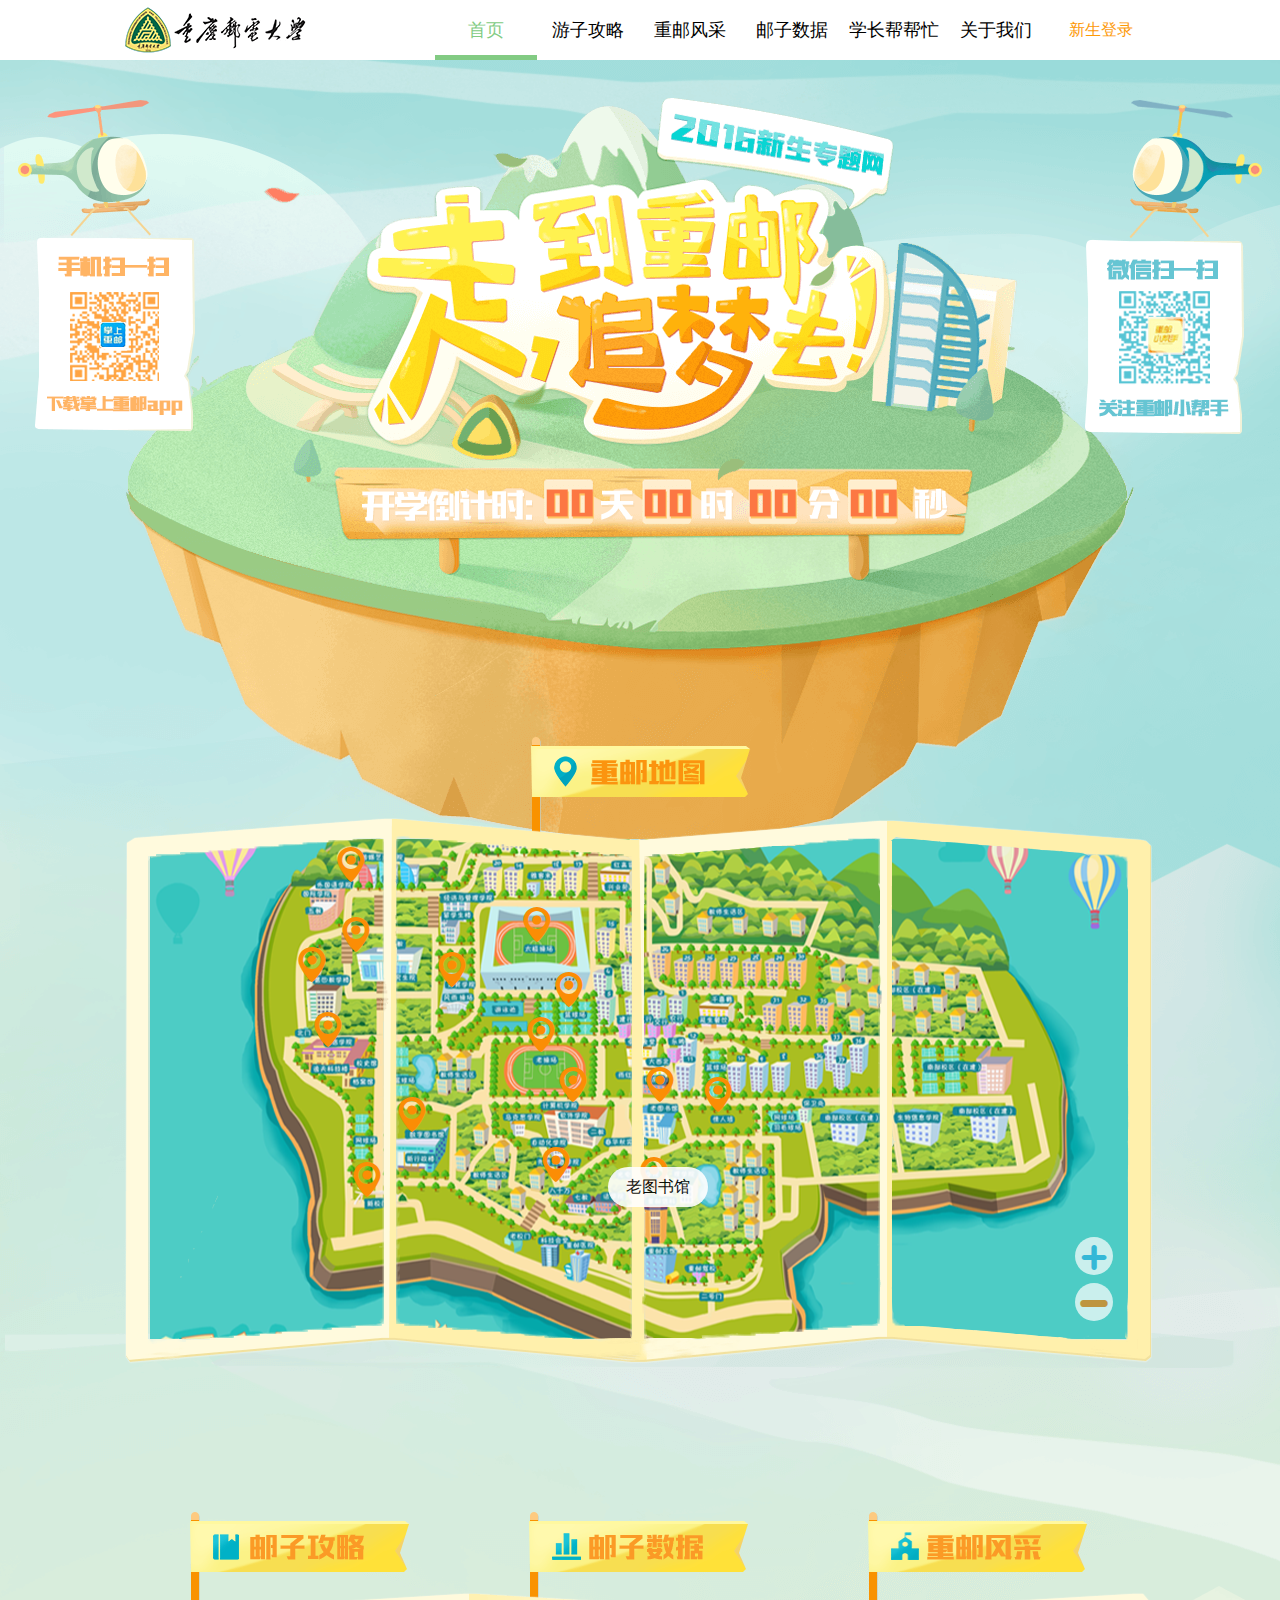
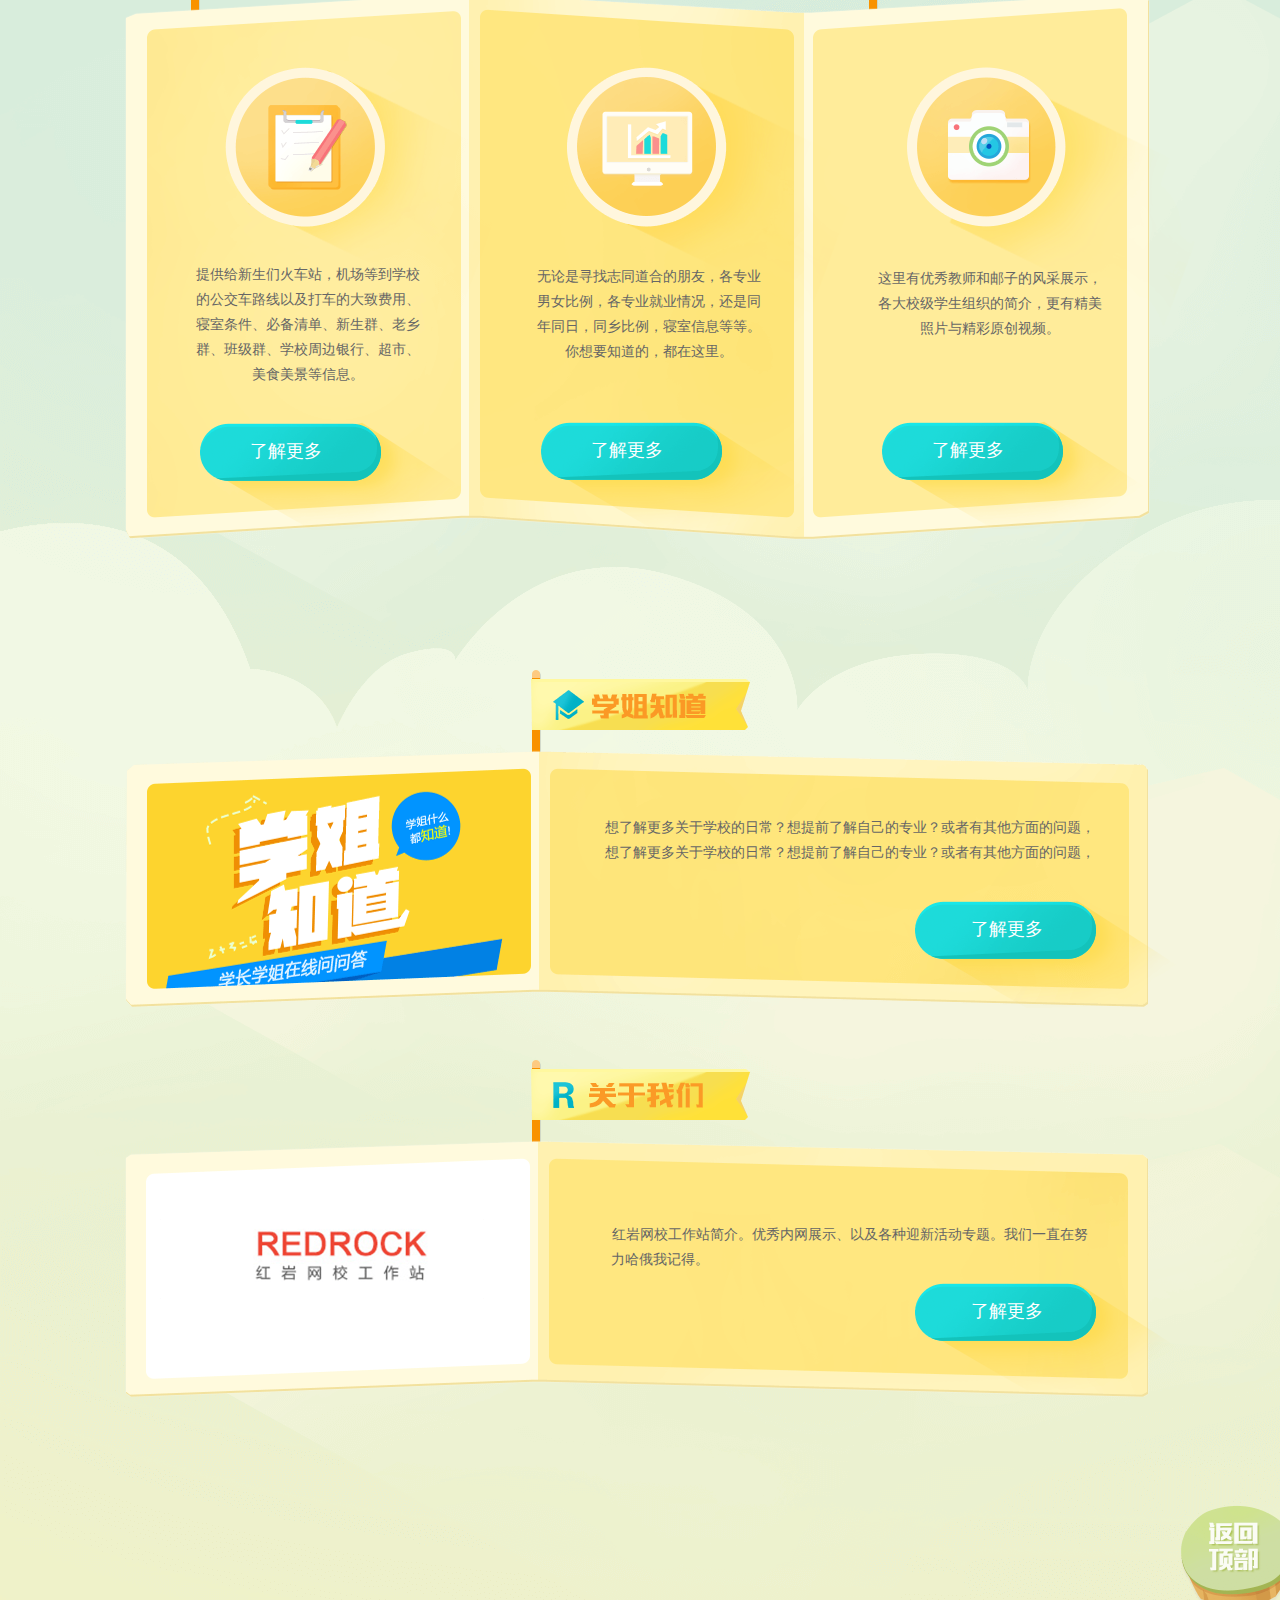
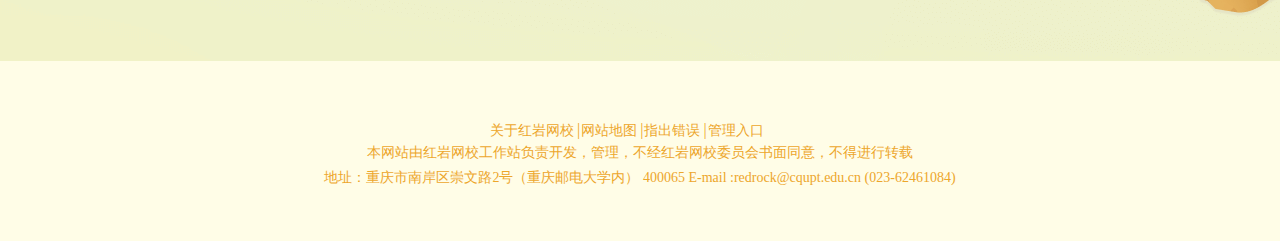
==== zlqy/index.html @ 8cfed547 "new" ====
<!DOCTYPE html>
<html>
<head>
    <title>home</title>
    <meta charset="utf-8">
    <link rel="stylesheet" type="text/css" href="css/index.css">
</head>
<body>
    <div class="wholeContainer">
        <div class="left"><!-- 左边的二维码 -->
            <img src="images/leftplan.png" class="lepl">
            <img src="images/zscy.png" class="leer">
        </div>
        <div class="right"><!-- 右边的二维码 -->
            <img src="images/rightplan.png" class="ripl">
            <img src="images/xbs.png" class="rier">
        </div>
        <nav><!-- 顶部导航栏 -->
            <div class="navCon">
                <img src="images/logo.png" height="46" width="190" alt=".">
                <div class="list">
                    <a href="index.html" class="show">首页</a>
                    <a href="#">游子攻略</a>
                    <a href="#">重邮风采</a>
                    <a href="#">邮子数据</a>
                    <a href="#">学长帮帮忙</a>
                    <a href="#">关于我们</a>
                    <span>
                        <p id="log">新生登录</p>
                        <div id="mengban"><!-- 蒙版 -->
                            <div id="signin"></div><!-- 登录框 -->
                        </div>
                    </span>
                </div>
            </div>
        </nav>
        <div class="time"><!-- 倒计时 -->
            <div class="timeCon">
                <div class="timer">
                    <div class="wholeTim">
                        <div id="day">
                            <span class = "animate" id="daysw"></span><!-- 十位 -->
                            <span class = "animate" id="daygw"></span><!-- 个位 -->
                        </div>
                        <div id="hour">
                            <span class = "animate" id="hoursw"></span><!-- 十位 -->
                            <span class = "animate" id="hourgw"></span>
                        </div>  
                        <div id="minute">
                            <span class = "animate" id="minsw"></span><!-- 十位 -->
                            <span class = "animate" id="mingw"></span>
                        </div>
                        <div id="second">
                            <span class = "animate" id="secsw"></span><!-- 十位 -->
                            <span class = "animate" id="secgw"></span>
                        </div>
                    </div>
                </div>
            </div>
        </div>
        <div class="mapWhole">
            <div class="mapLabel">
                <img src="images/labelmapWord.png">
            </div>
            <div class="mapContainer">
                <div class="kuang"></div>
                <div id="inner">
                    <i class="iconfont" id="oldlib">&#xe64f;</i>
                    <i class="iconfont" id="taiji">&#xe64f;</i>
                    <i class="iconfont" id="laocao">&#xe64f;</i> 
                    <i class="iconfont" id="bashiwan">&#xe64f;</i> 
                    <i class="iconfont" id="qrp">&#xe64f;</i>
                    <i class="iconfont" id="xk">&#xe64f;</i>
                    <i class="iconfont" id="fengyu">&#xe64f;</i>
                    <i class="iconfont" id="wudong">&#xe64f;</i>
                    <i class="iconfont" id="shutu">&#xe64f;</i>
                    <i class="iconfont" id="yf">&#xe64f;</i>
                    <i class="iconfont" id="newgate">&#xe64f;</i>
                    <i class="iconfont" id="erjiao">&#xe64f;</i>
                    <i class="iconfont" id="sijiao">&#xe64f;</i>
                    <i class="iconfont" id="sanjiao">&#xe64f;</i>
                    <i class="iconfont" id="bajiao">&#xe64f;</i>
                    <div class="place" id="move">老图书馆</div>
                    <div class="suofang">
                        <div id="jia">
                            <i class="sficon">&#xe622;</i>
                        </div>
                        <div id="jian">
                            <i class="sficon">&#xe6cc;</i>
                        </div>
                    </div>
                    <div id="mapBanner">
                        <div id="close">
                            <i class="clo">&#xe652;</i>
                        </div>
                        <div class="picWhole">
                            <div id="picCon"><!-- 图片轮播外框 -->
                                <div id="pre"><i class="iconba">&#xe8b1;</i></div>
                                <div id="next"><i class="iconba">&#xe624;</i></div>
                                <div id="slider">
                                    <div class="same"><img src="images/library.png"></div>
                                    <div class="same"><img src="images/library.png"></div>
                                    <div class="same"><img src="images/library.png"></div>
                                    <div class="same"><img src="images/library.png"></div>
                                    <div class="same"><img src="images/library.png"></div>
                                    <div class="same"><img src="images/library.png"></div>
                                    <div class="same"><img src="images/library.png"></div>
                                    <div class="same"><img src="images/library.png"></div>
                                    <div class="same"><img src="images/library.png"></div>
                                    <div class="same"><img src="images/library.png"></div>
                                    <div class="same"><img src="images/library.png"></div>
                                    <div class="same"><img src="images/library.png"></div>
                                    <div class="same"><img src="images/library.png"></div>
                                    <div class="same"><img src="images/library.png"></div>
                                    <div class="same"><img src="images/library.png"></div>
                                </div> 
                            </div>
                            <div>
                                <p id="biaoti"></p>
                            </div>
                        </div>
                    </div>
                </div>
            </div>
        </div>
        <div class="midContent">
            <div class="midContainer">
                <div class="midTop"> <!-- 三个旗子 -->
                    <div class="topLabel" id="la1">
                        <img src="images/yzgl.png">
                    </div>
                    <div class="topLabel" id="la2">
                        <img src="images/yzsj.png">
                    </div>
                    <div class="topLabel" id="la3">
                        <img src="images/cyfc.png" id="fc">
                    </div>
                </div>
                <div class="midBot">
                    <div class="midCon">
                        <img src="images/chahua1.png">
                        <div class="pra" id="pra1">
                            <p>提供给新生们火车站，机场等到学校</p>
                            <p>的公交车路线以及打车的大致费用、</p>
                            <p>寝室条件、必备清单、新生群、老乡</p>
                            <p>群、班级群、学校周边银行、超市、</p>
                            <p>美食美景等信息。</p>
                        </div>
                        <div class="button" id="button1">
                           <a href="#">了解更多</a>
                        </div>
                    </div>
                    <div class="midCon">
                        <img src="images/chahua2.png">
                        <div class="pra" id="pra2">
                            <p>无论是寻找志同道合的朋友，各专业</p>
                            <p>男女比例，各专业就业情况，还是同</p>
                            <p>年同日，同乡比例，寝室信息等等。</p>
                            <p>你想要知道的，都在这里。</p>
                        </div>
                        <div class="button" id="button2">
                           <a href="#">了解更多</a>
                        </div>
                    </div>
                    <div class="midCon">
                        <img src="images/chahua3.png">
                        <div class="pra" id="pra3">
                            <p>这里有优秀教师和邮子的风采展示，</p>
                            <p>各大校级学生组织的简介，更有精美</p>
                            <p>照片与精彩原创视频。</p>
                        </div>
                        <div class="button" id="button3">
                           <a href="#">了解更多</a>
                        </div>
                    </div>
                </div>
            </div>
        </div>
        <div class="sister"><!-- 学姐知道 -->
            <div class="sisContent">
                <div class="sislabel"><!-- 小旗子 -->
                    <img src="images/xjzd.png">
                </div>
                <div class="sisbot">
                    <div class="sispra">
                        <p>想了解更多关于学校的日常？想提前了解自己的专业？或者有其他方面的问题，</p>
                        <p>想了解更多关于学校的日常？想提前了解自己的专业？或者有其他方面的问题，</p>
                        <div class="button" id="button2">
                            <a href="#">了解更多</a>
                       </div>
                    </div>
                </div>
            </div>
        </div>
        <div class="redrock"><!-- 关于我们 -->
            <div class="redContent">
                <div class="redlabel"><!-- 小旗子 -->
                    <img src="images/about.png" id="ab">
                </div>
                <div class="redbot">
                    <div class="logo">
                        <img src="images/redlogo.png">
                    </div>
                    <div class="redpra">
                        <p>红岩网校工作站简介。优秀内网展示、以及各种迎新活动专题。我们一直在努</p>
                        <p class="ple">力哈俄我记得。</p>
                        <div class="button">
                            <a href="#">了解更多</a>
                       </div>
                    </div>
                </div>
            </div>
        </div>
        <a href="#" id="return">
            <img src="images/return.png">
        </a>
        <div class="footer"><!-- 底部 -->
            <div class="lastword">
                <div class="lasta">
                    <a href="#">关于红岩网校</a><span>|</span>
                    <a href="#">网站地图</a><span>|</span>
                    <a href="#">指出错误</a><span>|</span>
                    <a href="#">管理入口</a>
                </div>
                <p>本网站由红岩网校工作站负责开发，管理，不经红岩网校委员会书面同意，不得进行转载</p>
                <p>地址：重庆市南岸区崇文路2号（重庆邮电大学内） 400065 E-mail :redrock@cqupt.edu.cn (023-62461084)</p>
            </div>
        </div>
    </div>
</body>
<script type="text/javascript" src="js/index.js"></script>
<script type="text/javascript" src="js/return.js"></script><!-- 返回顶部 -->
<script type="text/javascript" src="js/main.js"></script><!-- //倒计时 -->
</html>
---- zlqy/css/index.css ----
@font-face{font-family:iconfont;src:url(../icon/iconfont.eot);src:url(../icon/iconfont.eot?#iefix) format('embedded-opentype'),url(../icon/iconfont.woff) format('woff'),url(../icon/iconfont.ttf) format('truetype'),url(../icon/iconfont.svg#iconfont) format('svg')}.iconfont{font-family:iconfont!important;font-style:normal;-webkit-font-smoothing:antialiased;-webkit-text-stroke-width:.2px;-moz-osx-font-smoothing:grayscale}a,body,div,img,p,span{margin:0;padding:0;font-family:"微软雅黑","冬青黑";background-repeat:no-repeat}a{text-decoration:none}.wholeContainer{margin:0 auto;max-width:1440px;height:3440px;background-image:url(../images/back.png)}nav{min-width:1030px;height:60px;background-color:#FFF}nav .navCon{margin:0 auto;width:1030px;height:60px}nav .navCon img{margin-top:7px}nav .navCon .list{float:right;height:60px;width:720px}nav .navCon .list .show{color:#82CB83}nav .navCon .list a{box-sizing:border-box;display:block;float:left;height:60px;width:102px;font-size:18px;color:#000;line-height:60px;text-align:center}nav .navCon .list a:hover{cursor:pointer;color:#82CB83;border-bottom:5px solid #82CB83}nav .navCon .list a:first-child{border-bottom:5px solid #82CB83}nav .navCon .list span{display:block;line-height:60px;text-align:center;font-size:16px;cursor:pointer;color:#FD9907}nav .navCon .list span #mengban{display:none;position:absolute;left:0;top:0;width:100%;height:3440px;background-color:#000;opacity:.3;z-index:1000}nav .navCon .list span:hover{font-size:14px}.left{position:fixed;top:100px;left:18px;width:177px;z-index:1000}.left .lepl{float:left}.left .leer{float:right}.right{position:fixed;top:100px;right:18px;width:177px;z-index:1000}.right .ripl{float:right}.right .rier{float:left}.time{min-width:1030px;height:750px}.time .timeCon{margin:0 auto;margin-top:37px;width:1030px;height:750px;background-image:url(../images/timeback.png)}.time .timeCon .timer{margin:0 auto;position:relative;top:392px;left:15px;width:587px;height:34px;background-image:url(../images/timeword.png)}.time .timeCon .timer .wholeTim{margin-left:134px;width:406px;height:34px}.time .timeCon .timer .wholeTim .animate{transition:background-position 1s}.time .timeCon .timer .wholeTim div{float:left;width:50px;height:30px}.time .timeCon .timer .wholeTim div span{display:block;float:left;width:25px;height:30px}.time .timeCon .timer .wholeTim #day{margin-left:50px}.time .timeCon .timer .wholeTim #hour{margin-left:48.5px}.time .timeCon .timer .wholeTim #minute{margin-left:55px}.time .timeCon .timer .wholeTim #second{margin-left:51px}.time .timeCon .timer .wholeTim #daysw{background-image:url(../images/number.png);background-position:0 0}.time .timeCon .timer .wholeTim #daygw{background-image:url(../images/number.png)}.time .timeCon .timer .wholeTim #hoursw{background-image:url(../images/number.png)}.time .timeCon .timer .wholeTim #hourgw{background-image:url(../images/number.png)}.time .timeCon .timer .wholeTim #minsw{background-image:url(../images/number.png)}.time .timeCon .timer .wholeTim #mingw{background-image:url(../images/number.png)}.time .timeCon .timer .wholeTim #secsw{background-image:url(../images/number.png)}.time .timeCon .timer .wholeTim #secgw{background-image:url(../images/number.png)}.mapWhole{margin:0 auto;margin-top:-110px;width:1030px;height:630px}.mapWhole .mapLabel{margin:0 auto;width:219px;height:110px;background-image:url(../images/label.png)}.mapWhole .mapLabel img{position:relative;top:19px;left:23px}.mapWhole .mapContainer{position:relative;margin:0 auto;margin-top:-30px;width:1030px;height:554px;overflow:hidden}.mapWhole .mapContainer .kuang{position:absolute;width:1030px;height:554px;background-image:url(../images/map-t.png)}.mapWhole .mapContainer #inner{margin:0 auto;margin-top:22px;width:984px;height:500px;background:transparent url(../images/map.png) center center no-repeat}.mapWhole .mapContainer #inner .iconfont{font-size:40px;color:#FB8D05;opacity:1;cursor:pointer}.mapWhole .mapContainer #inner #oldlib{position:relative;top:44%;left:50%}.mapWhole .mapContainer #inner #taiji{position:relative;top:12%;left:33%}.mapWhole .mapContainer #inner #laocao{position:relative;top:34%;left:29%}.mapWhole .mapContainer #inner #bashiwan{position:relative;top:60%;left:26%}.mapWhole .mapContainer #inner #qrp{position:relative;top:46%;left:38%}.mapWhole .mapContainer #inner #xk{position:relative;top:62%;left:27%}.mapWhole .mapContainer #inner #fengyu{position:relative;top:21%;left:2%}.mapWhole .mapContainer #inner #wudong{position:relative;top:25%;left:9.5%}.mapWhole .mapContainer #inner #shutu{position:relative;top:50%;left:-11%}.mapWhole .mapContainer #inner #yf{position:relative;top:33%;left:-24%}.mapWhole .mapContainer #inner #newgate{position:relative;top:63%;left:-24.5%}.mapWhole .mapContainer #inner #erjiao{position:relative;top:44%;left:-8%}.mapWhole .mapContainer #inner #sijiao{position:relative;top:20%;left:-39%}.mapWhole .mapContainer #inner #sanjiao{position:relative;top:14%;left:-39%}.mapWhole .mapContainer #inner #bajiao{position:relative;top:0;left:-44%}.mapWhole .mapContainer #inner .place{position:absolute;top:350px;left:483px;transition:top 1s,left 1s;width:100px;height:40px;background-color:#fff;opacity:.9;text-align:center;line-height:40px;border-radius:30px;font-size:16px;cursor:pointer}.mapWhole .mapContainer #inner #mapBanner{position:absolute;top:600px;transition:top 1s;margin-left:230px;width:520px;height:360px;background-color:#FFFEF1;border-radius:10px}.mapWhole .mapContainer #inner #mapBanner #close{position:absolute;left:497px;top:-18px;width:43px;height:43px;border-radius:43px;background-color:#FFEC96}.mapWhole .mapContainer #inner #mapBanner #close .clo{font-family:iconfont!important;font-style:normal;-webkit-font-smoothing:antialiased;-webkit-text-stroke-width:.2px;-moz-osx-font-smoothing:grayscale;font-size:36px;cursor:pointer;line-height:34px;margin-left:4.5px;color:#F88206}.mapWhole .mapContainer #inner #mapBanner #close .clo:hover{font-size:34px;margin-left:5.5px}.mapWhole .mapContainer #inner #mapBanner .picWhole{margin:0 auto;width:465px;height:330px;margin-top:30px}.mapWhole .mapContainer #inner #mapBanner .picWhole #picCon{position:relative;width:465px;height:187px;overflow:hidden}.mapWhole .mapContainer #inner #mapBanner .picWhole #picCon .iconba{font-family:iconfont!important;font-style:normal;-webkit-font-smoothing:antialiased;-webkit-text-stroke-width:.2px;-moz-osx-font-smoothing:grayscale;font-size:36px;cursor:pointer;line-height:63px;margin-left:4.5px;color:#FFF}.mapWhole .mapContainer #inner #mapBanner .picWhole #picCon .iconba:hover{font-size:37px}.mapWhole .mapContainer #inner #mapBanner .picWhole #picCon #pre{z-index:1000;position:absolute;top:60px;width:46px;height:63px;background:#000;opacity:.6}.mapWhole .mapContainer #inner #mapBanner .picWhole #picCon #next{z-index:1000;position:absolute;top:60px;left:419px;width:46px;height:63px;background-color:#000;opacity:.6}.mapWhole .mapContainer #inner #mapBanner .picWhole #picCon #slider{position:absolute;left:0;transition:left 1s;width:6975px}.mapWhole .mapContainer #inner #mapBanner .picWhole #picCon #slider .same{float:left;width:465px;height:187px}.mapWhole .mapContainer #inner .suofang{position:absolute;top:420px;left:950px;width:38px;height:84px}.mapWhole .mapContainer #inner .suofang div{width:38px;height:38px;border-radius:38px;background-color:#fff;opacity:.7}.mapWhole .mapContainer #inner .suofang .sficon{font-family:iconfont!important;font-style:normal;-webkit-font-smoothing:antialiased;-webkit-text-stroke-width:.2px;-moz-osx-font-smoothing:grayscale;font-size:28px;cursor:pointer;line-height:38px;margin-left:5px}.mapWhole .mapContainer #inner .suofang .sficon:hover{font-size:27px;margin-left:6px}.mapWhole .mapContainer #inner .suofang #jia{color:#2AB0E0}.mapWhole .mapContainer #inner .suofang #jian{margin-top:8px;color:#EF7F07}.midContent{margin:0 auto;margin-top:145px;min-width:1030px;height:625px}.midContent .midContainer{margin:0 auto;width:1030px;height:625px}.midContent .midContainer .midTop{margin:0 auto;width:900px;height:105px}.midContent .midContainer .midTop .topLabel{float:left;width:219px;height:110px;background-image:url(../images/label.png)}.midContent .midContainer .midTop #la1 img{position:relative;top:22px;left:23px}.midContent .midContainer .midTop #la2{position:relative;left:120px}.midContent .midContainer .midTop #la2 img{position:relative;top:21px;left:23px}.midContent .midContainer .midTop #la3{position:relative;left:240px}.midContent .midContainer .midTop #la3 img{position:relative;top:20px;left:23px}.midContent .midContainer .midBot{margin:0 auto;position:relative;top:-25px;width:1030px;height:550px;background-image:url(../images/midbotback.png);background-repeat:no-repeat}.midContent .midContainer .midBot .midCon{float:left;margin-left:25px;width:316px;height:550px}.midContent .midContainer .midBot .midCon img{margin-left:75px;margin-top:70px}.midContent .midContainer .midBot .midCon .pra{margin:0 auto;width:245px;height:120px}.midContent .midContainer .midBot .midCon .pra p{text-align:center;color:#666;font-size:14px;line-height:25px}.midContent .midContainer .midBot .midCon #pra1{position:relative;top:-50px}.midContent .midContainer .midBot .midCon #pra2{position:relative;top:-67px}.midContent .midContainer .midBot .midCon #pra3{position:relative;top:35px}.midContent .midContainer .midBot .midCon .button{width:327px;height:108px;margin-left:50px;background-image:url(../images/buttonback.png)}.midContent .midContainer .midBot .midCon .button a{position:relative;top:17px;left:50px;color:#fff;font-size:18px}.midContent .midContainer .midBot .midCon .button a:hover{font-size:19px}.midContent .midContainer .midBot .midCon #button1{position:relative;top:-10px}.midContent .midContainer .midBot .midCon #button2{position:relative;top:-30px}.midContent .midContainer .midBot .midCon #button3{position:relative;top:70px}.sister{margin:0 auto;margin-top:133px;min-width:1030px;height:345px}.sister .sisContent{margin:0 auto;width:1030px;height:345px}.sister .sisContent .sislabel{margin:0 auto;width:219px;height:110px;background-image:url(../images/label.png)}.sister .sisContent .sislabel img{position:relative;top:20px;left:22px}.sister .sisContent .sisbot{margin-top:-30px;width:1030px;height:257px;background-repeat:no-repeat;background-image:url(../images/sisback.png)}.sister .sisContent .sisbot .sispra{float:right;margin-top:65px;width:610px;height:257px;text-align:center}.sister .sisContent .sisbot .sispra p{font-size:14px;line-height:25px;color:#666}.sister .sisContent .sisbot .button{margin-left:370px;margin-top:35px;width:327px;height:108px;background-image:url(../images/buttonback.png)}.sister .sisContent .sisbot .button a{position:relative;top:17px;left:-72px;color:#fff;font-size:18px}.sister .sisContent .sisbot .button a:hover{font-size:19px}.redrock{margin:0 auto;margin-top:45px;min-width:1030px;height:345px}.redrock .redContent{margin:0 auto;width:1030px;height:345px}.redrock .redContent .redlabel{margin:0 auto;width:219px;height:110px;background-image:url(../images/label.png)}.redrock .redContent .redlabel img{position:relative;top:10px;left:22px}.redrock .redContent .redbot{margin-top:-30px;width:1030px;height:257px;background-repeat:no-repeat;background-image:url(../images/redback.png)}.redrock .redContent .redbot .logo{position:relative;top:78px;left:35px;width:324px;height:82px}.redrock .redContent .redbot .redpra{float:right;width:610px;height:257px;text-align:center}.redrock .redContent .redbot .redpra p{font-size:14px;line-height:25px;color:#666}.redrock .redContent .redbot .redpra .ple{float:left;margin-left:66px}.redrock .redContent .redbot .button{margin-left:370px;margin-top:35px;width:327px;height:108px;background-image:url(../images/buttonback.png)}.redrock .redContent .redbot .button a{position:relative;top:17px;left:-72px;color:#fff;font-size:18px}.redrock .redContent .redbot .button a:hover{font-size:19px}#return{margin:0 auto;width:1030px}#return img{position:relative;top:100px;left:1180px;cursor:pointer;opacity:.8}#return img:hover{top:95px;opacity:1}.footer{margin:0 auto;margin-top:140px;min-width:1030px;height:180px;background-color:#FFFDE7}.footer .lastword{margin:0 auto;position:relative;top:60px;height:61px;width:715px}.footer .lastword .lasta{margin:0 auto;width:300px}.footer .lastword .lasta a{font-size:14px;color:#eda62b}.footer .lastword .lasta span{position:relative;left:3px;color:#eda62b}.footer .lastword .lasta a:hover{color:#FA713E}.footer .lastword p{text-align:center;font-size:14px;color:#eda62b;line-height:25px}
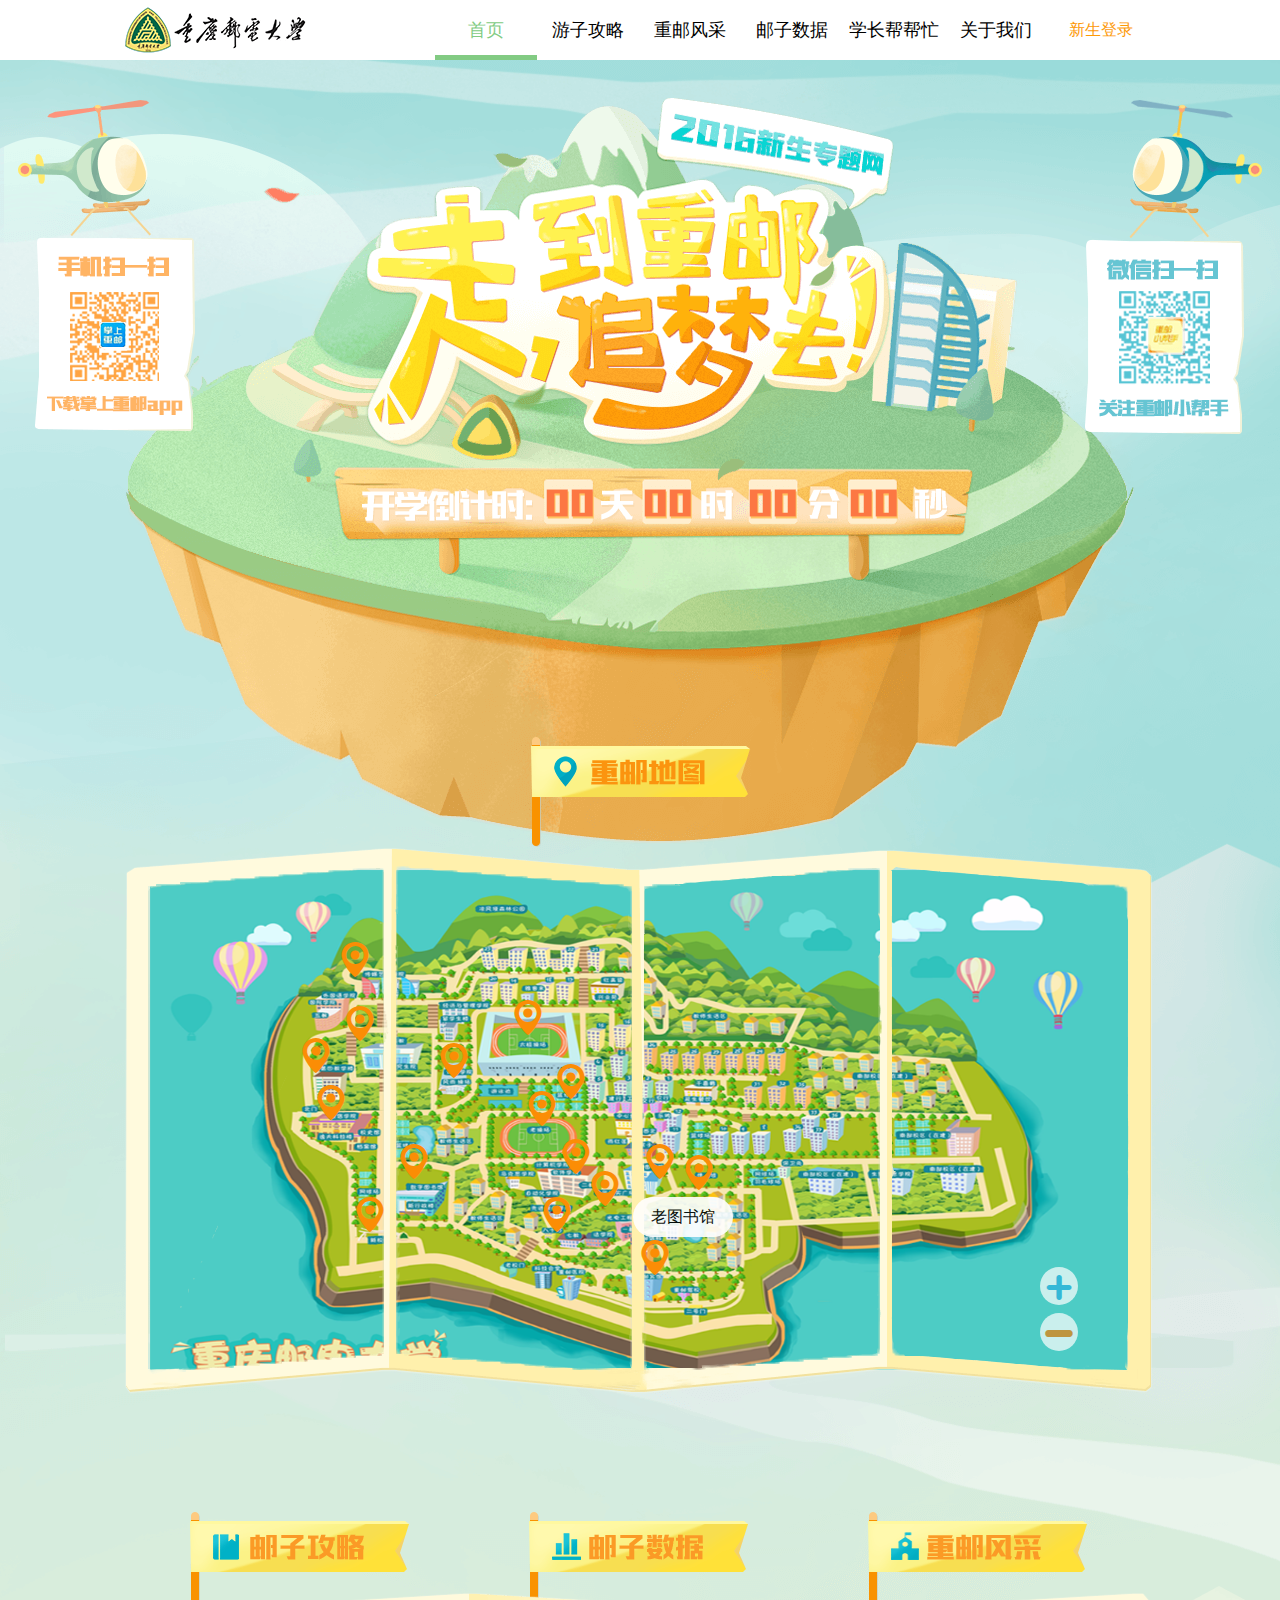
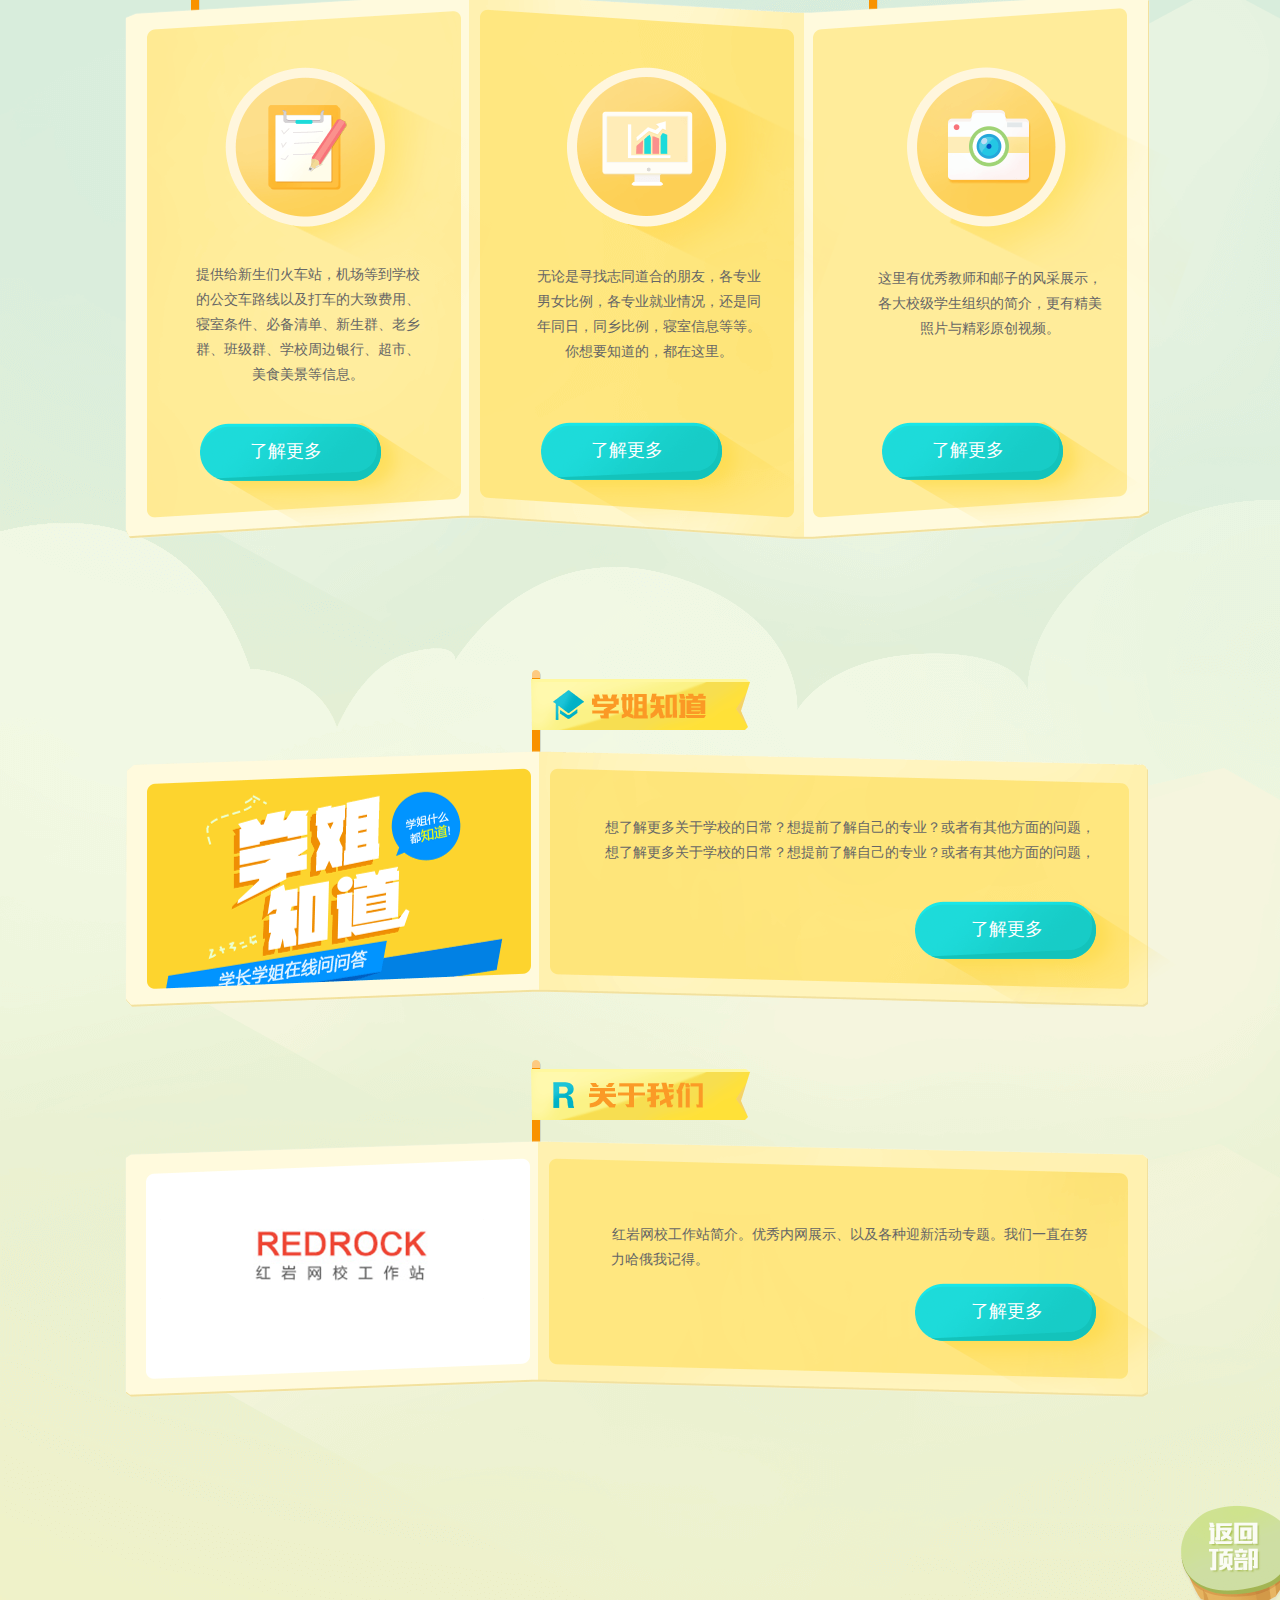
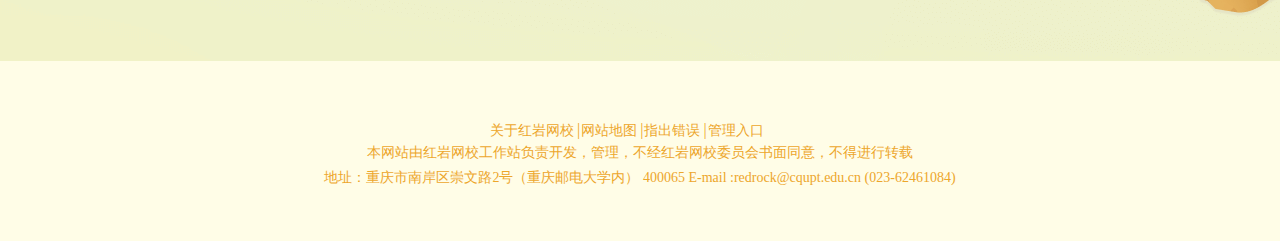
==== commit 5e6ff255: "something" ====
--- a/zlqy/index.html
+++ b/zlqy/index.html
@@ -62,8 +62,8 @@
             <div class="mapLabel">
                 <img src="images/labelmapWord.png">
             </div>
+            <div class="kuang"></div>
             <div class="mapContainer">
-                <div class="kuang"></div>
                 <div id="inner">
                     <i class="iconfont" id="oldlib">&#xe64f;</i>
                     <i class="iconfont" id="taiji">&#xe64f;</i>
@@ -80,6 +80,7 @@
                     <i class="iconfont" id="sijiao">&#xe64f;</i>
                     <i class="iconfont" id="sanjiao">&#xe64f;</i>
                     <i class="iconfont" id="bajiao">&#xe64f;</i>
+                    <i class="iconfont" id="chqs">&#xe64f;</i>
                     <div class="place" id="move">老图书馆</div>
                     <div class="suofang">
                         <div id="jia">
@@ -93,30 +94,32 @@
                         <div id="close">
                             <i class="clo">&#xe652;</i>
                         </div>
-                        <div class="picWhole">
+                        <div id="picWhole">
                             <div id="picCon"><!-- 图片轮播外框 -->
                                 <div id="pre"><i class="iconba">&#xe8b1;</i></div>
                                 <div id="next"><i class="iconba">&#xe624;</i></div>
                                 <div id="slider">
-                                    <div class="same"><img src="images/library.png"></div>
-                                    <div class="same"><img src="images/library.png"></div>
-                                    <div class="same"><img src="images/library.png"></div>
-                                    <div class="same"><img src="images/library.png"></div>
-                                    <div class="same"><img src="images/library.png"></div>
-                                    <div class="same"><img src="images/library.png"></div>
-                                    <div class="same"><img src="images/library.png"></div>
-                                    <div class="same"><img src="images/library.png"></div>
-                                    <div class="same"><img src="images/library.png"></div>
-                                    <div class="same"><img src="images/library.png"></div>
-                                    <div class="same"><img src="images/library.png"></div>
-                                    <div class="same"><img src="images/library.png"></div>
-                                    <div class="same"><img src="images/library.png"></div>
-                                    <div class="same"><img src="images/library.png"></div>
-                                    <div class="same"><img src="images/library.png"></div>
+                                    <div class="same"><img src="images/library.png" width="465px" height="187px"></div>
+                                    <div class="same"><img src="images/bajiao.png" width="465px" height="187px"></div>
+                                    <div class="same"><img src="images/bashiwan.png" width="465px" height="187px"></div>
+                                    <div class="same"><img src="images/erjiao.png" width="465px" height="187px"></div>
+                                    <div class="same"><img src="images/fengyu.png" width="465px" height="187px"></div>
+                                    <div class="same"><img src="images/xk.png" width="465px" height="187px"></div>
+                                    <div class="same"><img src="images/qrp.png" width="465px" height="187px"></div>
+                                    <div class="same"><img src="images/wudong.png" width="465px" height="187px"></div>
+                                    <div class="same"><img src="images/taiji.png" width="465px" height="187px"></div>
+                                    <div class="same"><img src="images/yif.png" width="465px" height="187px"></div>
+                                    <div class="same"><img src="images/newgate.png" width="465px" height="187px"></div>
+                                    <div class="same"><img src="images/chqs.png" width="465px" height="187px"></div>
+                                    <div class="same"><!-- <img src="images/library.png" width="465px" height="187px"> --></div>
+                                    <div class="same"><!-- <img src="images/library.png" width="465px" height="187px"> --></div>
+                                    <div class="same"><!-- <img src="images/library.png" width="465px" height="187px"> --></div>
+                                    <div class="same"><!-- <img src="images/library.png" width="465px" height="187px"> --></div>
                                 </div> 
                             </div>
-                            <div>
-                                <p id="biaoti"></p>
+                            <div class="enter">
+                                <p id="biaoti">老图书馆</p>
+                                <p id="pa">沉浸于书海，听不见一丝的声音，只剩知识在脑海里交响，喧腾。翻页，亦或是轻轻合拢，用不着辗转反侧，你所思所求，可都在这殿堂中。</p>
                             </div>
                         </div>
                     </div>
--- a/zlqy/css/index.css
+++ b/zlqy/css/index.css
@@ -1 +1 @@
-@font-face{font-family:iconfont;src:url(../icon/iconfont.eot);src:url(../icon/iconfont.eot?#iefix) format('embedded-opentype'),url(../icon/iconfont.woff) format('woff'),url(../icon/iconfont.ttf) format('truetype'),url(../icon/iconfont.svg#iconfont) format('svg')}.iconfont{font-family:iconfont!important;font-style:normal;-webkit-font-smoothing:antialiased;-webkit-text-stroke-width:.2px;-moz-osx-font-smoothing:grayscale}a,body,div,img,p,span{margin:0;padding:0;font-family:"微软雅黑","冬青黑";background-repeat:no-repeat}a{text-decoration:none}.wholeContainer{margin:0 auto;max-width:1440px;height:3440px;background-image:url(../images/back.png)}nav{min-width:1030px;height:60px;background-color:#FFF}nav .navCon{margin:0 auto;width:1030px;height:60px}nav .navCon img{margin-top:7px}nav .navCon .list{float:right;height:60px;width:720px}nav .navCon .list .show{color:#82CB83}nav .navCon .list a{box-sizing:border-box;display:block;float:left;height:60px;width:102px;font-size:18px;color:#000;line-height:60px;text-align:center}nav .navCon .list a:hover{cursor:pointer;color:#82CB83;border-bottom:5px solid #82CB83}nav .navCon .list a:first-child{border-bottom:5px solid #82CB83}nav .navCon .list span{display:block;line-height:60px;text-align:center;font-size:16px;cursor:pointer;color:#FD9907}nav .navCon .list span #mengban{display:none;position:absolute;left:0;top:0;width:100%;height:3440px;background-color:#000;opacity:.3;z-index:1000}nav .navCon .list span:hover{font-size:14px}.left{position:fixed;top:100px;left:18px;width:177px;z-index:1000}.left .lepl{float:left}.left .leer{float:right}.right{position:fixed;top:100px;right:18px;width:177px;z-index:1000}.right .ripl{float:right}.right .rier{float:left}.time{min-width:1030px;height:750px}.time .timeCon{margin:0 auto;margin-top:37px;width:1030px;height:750px;background-image:url(../images/timeback.png)}.time .timeCon .timer{margin:0 auto;position:relative;top:392px;left:15px;width:587px;height:34px;background-image:url(../images/timeword.png)}.time .timeCon .timer .wholeTim{margin-left:134px;width:406px;height:34px}.time .timeCon .timer .wholeTim .animate{transition:background-position 1s}.time .timeCon .timer .wholeTim div{float:left;width:50px;height:30px}.time .timeCon .timer .wholeTim div span{display:block;float:left;width:25px;height:30px}.time .timeCon .timer .wholeTim #day{margin-left:50px}.time .timeCon .timer .wholeTim #hour{margin-left:48.5px}.time .timeCon .timer .wholeTim #minute{margin-left:55px}.time .timeCon .timer .wholeTim #second{margin-left:51px}.time .timeCon .timer .wholeTim #daysw{background-image:url(../images/number.png);background-position:0 0}.time .timeCon .timer .wholeTim #daygw{background-image:url(../images/number.png)}.time .timeCon .timer .wholeTim #hoursw{background-image:url(../images/number.png)}.time .timeCon .timer .wholeTim #hourgw{background-image:url(../images/number.png)}.time .timeCon .timer .wholeTim #minsw{background-image:url(../images/number.png)}.time .timeCon .timer .wholeTim #mingw{background-image:url(../images/number.png)}.time .timeCon .timer .wholeTim #secsw{background-image:url(../images/number.png)}.time .timeCon .timer .wholeTim #secgw{background-image:url(../images/number.png)}.mapWhole{margin:0 auto;margin-top:-110px;width:1030px;height:630px}.mapWhole .mapLabel{margin:0 auto;width:219px;height:110px;background-image:url(../images/label.png)}.mapWhole .mapLabel img{position:relative;top:19px;left:23px}.mapWhole .mapContainer{position:relative;margin:0 auto;margin-top:-30px;width:1030px;height:554px;overflow:hidden}.mapWhole .mapContainer .kuang{position:absolute;width:1030px;height:554px;background-image:url(../images/map-t.png)}.mapWhole .mapContainer #inner{margin:0 auto;margin-top:22px;width:984px;height:500px;background:transparent url(../images/map.png) center center no-repeat}.mapWhole .mapContainer #inner .iconfont{font-size:40px;color:#FB8D05;opacity:1;cursor:pointer}.mapWhole .mapContainer #inner #oldlib{position:relative;top:44%;left:50%}.mapWhole .mapContainer #inner #taiji{position:relative;top:12%;left:33%}.mapWhole .mapContainer #inner #laocao{position:relative;top:34%;left:29%}.mapWhole .mapContainer #inner #bashiwan{position:relative;top:60%;left:26%}.mapWhole .mapContainer #inner #qrp{position:relative;top:46%;left:38%}.mapWhole .mapContainer #inner #xk{position:relative;top:62%;left:27%}.mapWhole .mapContainer #inner #fengyu{position:relative;top:21%;left:2%}.mapWhole .mapContainer #inner #wudong{position:relative;top:25%;left:9.5%}.mapWhole .mapContainer #inner #shutu{position:relative;top:50%;left:-11%}.mapWhole .mapContainer #inner #yf{position:relative;top:33%;left:-24%}.mapWhole .mapContainer #inner #newgate{position:relative;top:63%;left:-24.5%}.mapWhole .mapContainer #inner #erjiao{position:relative;top:44%;left:-8%}.mapWhole .mapContainer #inner #sijiao{position:relative;top:20%;left:-39%}.mapWhole .mapContainer #inner #sanjiao{position:relative;top:14%;left:-39%}.mapWhole .mapContainer #inner #bajiao{position:relative;top:0;left:-44%}.mapWhole .mapContainer #inner .place{position:absolute;top:350px;left:483px;transition:top 1s,left 1s;width:100px;height:40px;background-color:#fff;opacity:.9;text-align:center;line-height:40px;border-radius:30px;font-size:16px;cursor:pointer}.mapWhole .mapContainer #inner #mapBanner{position:absolute;top:600px;transition:top 1s;margin-left:230px;width:520px;height:360px;background-color:#FFFEF1;border-radius:10px}.mapWhole .mapContainer #inner #mapBanner #close{position:absolute;left:497px;top:-18px;width:43px;height:43px;border-radius:43px;background-color:#FFEC96}.mapWhole .mapContainer #inner #mapBanner #close .clo{font-family:iconfont!important;font-style:normal;-webkit-font-smoothing:antialiased;-webkit-text-stroke-width:.2px;-moz-osx-font-smoothing:grayscale;font-size:36px;cursor:pointer;line-height:34px;margin-left:4.5px;color:#F88206}.mapWhole .mapContainer #inner #mapBanner #close .clo:hover{font-size:34px;margin-left:5.5px}.mapWhole .mapContainer #inner #mapBanner .picWhole{margin:0 auto;width:465px;height:330px;margin-top:30px}.mapWhole .mapContainer #inner #mapBanner .picWhole #picCon{position:relative;width:465px;height:187px;overflow:hidden}.mapWhole .mapContainer #inner #mapBanner .picWhole #picCon .iconba{font-family:iconfont!important;font-style:normal;-webkit-font-smoothing:antialiased;-webkit-text-stroke-width:.2px;-moz-osx-font-smoothing:grayscale;font-size:36px;cursor:pointer;line-height:63px;margin-left:4.5px;color:#FFF}.mapWhole .mapContainer #inner #mapBanner .picWhole #picCon .iconba:hover{font-size:37px}.mapWhole .mapContainer #inner #mapBanner .picWhole #picCon #pre{z-index:1000;position:absolute;top:60px;width:46px;height:63px;background:#000;opacity:.6}.mapWhole .mapContainer #inner #mapBanner .picWhole #picCon #next{z-index:1000;position:absolute;top:60px;left:419px;width:46px;height:63px;background-color:#000;opacity:.6}.mapWhole .mapContainer #inner #mapBanner .picWhole #picCon #slider{position:absolute;left:0;transition:left 1s;width:6975px}.mapWhole .mapContainer #inner #mapBanner .picWhole #picCon #slider .same{float:left;width:465px;height:187px}.mapWhole .mapContainer #inner .suofang{position:absolute;top:420px;left:950px;width:38px;height:84px}.mapWhole .mapContainer #inner .suofang div{width:38px;height:38px;border-radius:38px;background-color:#fff;opacity:.7}.mapWhole .mapContainer #inner .suofang .sficon{font-family:iconfont!important;font-style:normal;-webkit-font-smoothing:antialiased;-webkit-text-stroke-width:.2px;-moz-osx-font-smoothing:grayscale;font-size:28px;cursor:pointer;line-height:38px;margin-left:5px}.mapWhole .mapContainer #inner .suofang .sficon:hover{font-size:27px;margin-left:6px}.mapWhole .mapContainer #inner .suofang #jia{color:#2AB0E0}.mapWhole .mapContainer #inner .suofang #jian{margin-top:8px;color:#EF7F07}.midContent{margin:0 auto;margin-top:145px;min-width:1030px;height:625px}.midContent .midContainer{margin:0 auto;width:1030px;height:625px}.midContent .midContainer .midTop{margin:0 auto;width:900px;height:105px}.midContent .midContainer .midTop .topLabel{float:left;width:219px;height:110px;background-image:url(../images/label.png)}.midContent .midContainer .midTop #la1 img{position:relative;top:22px;left:23px}.midContent .midContainer .midTop #la2{position:relative;left:120px}.midContent .midContainer .midTop #la2 img{position:relative;top:21px;left:23px}.midContent .midContainer .midTop #la3{position:relative;left:240px}.midContent .midContainer .midTop #la3 img{position:relative;top:20px;left:23px}.midContent .midContainer .midBot{margin:0 auto;position:relative;top:-25px;width:1030px;height:550px;background-image:url(../images/midbotback.png);background-repeat:no-repeat}.midContent .midContainer .midBot .midCon{float:left;margin-left:25px;width:316px;height:550px}.midContent .midContainer .midBot .midCon img{margin-left:75px;margin-top:70px}.midContent .midContainer .midBot .midCon .pra{margin:0 auto;width:245px;height:120px}.midContent .midContainer .midBot .midCon .pra p{text-align:center;color:#666;font-size:14px;line-height:25px}.midContent .midContainer .midBot .midCon #pra1{position:relative;top:-50px}.midContent .midContainer .midBot .midCon #pra2{position:relative;top:-67px}.midContent .midContainer .midBot .midCon #pra3{position:relative;top:35px}.midContent .midContainer .midBot .midCon .button{width:327px;height:108px;margin-left:50px;background-image:url(../images/buttonback.png)}.midContent .midContainer .midBot .midCon .button a{position:relative;top:17px;left:50px;color:#fff;font-size:18px}.midContent .midContainer .midBot .midCon .button a:hover{font-size:19px}.midContent .midContainer .midBot .midCon #button1{position:relative;top:-10px}.midContent .midContainer .midBot .midCon #button2{position:relative;top:-30px}.midContent .midContainer .midBot .midCon #button3{position:relative;top:70px}.sister{margin:0 auto;margin-top:133px;min-width:1030px;height:345px}.sister .sisContent{margin:0 auto;width:1030px;height:345px}.sister .sisContent .sislabel{margin:0 auto;width:219px;height:110px;background-image:url(../images/label.png)}.sister .sisContent .sislabel img{position:relative;top:20px;left:22px}.sister .sisContent .sisbot{margin-top:-30px;width:1030px;height:257px;background-repeat:no-repeat;background-image:url(../images/sisback.png)}.sister .sisContent .sisbot .sispra{float:right;margin-top:65px;width:610px;height:257px;text-align:center}.sister .sisContent .sisbot .sispra p{font-size:14px;line-height:25px;color:#666}.sister .sisContent .sisbot .button{margin-left:370px;margin-top:35px;width:327px;height:108px;background-image:url(../images/buttonback.png)}.sister .sisContent .sisbot .button a{position:relative;top:17px;left:-72px;color:#fff;font-size:18px}.sister .sisContent .sisbot .button a:hover{font-size:19px}.redrock{margin:0 auto;margin-top:45px;min-width:1030px;height:345px}.redrock .redContent{margin:0 auto;width:1030px;height:345px}.redrock .redContent .redlabel{margin:0 auto;width:219px;height:110px;background-image:url(../images/label.png)}.redrock .redContent .redlabel img{position:relative;top:10px;left:22px}.redrock .redContent .redbot{margin-top:-30px;width:1030px;height:257px;background-repeat:no-repeat;background-image:url(../images/redback.png)}.redrock .redContent .redbot .logo{position:relative;top:78px;left:35px;width:324px;height:82px}.redrock .redContent .redbot .redpra{float:right;width:610px;height:257px;text-align:center}.redrock .redContent .redbot .redpra p{font-size:14px;line-height:25px;color:#666}.redrock .redContent .redbot .redpra .ple{float:left;margin-left:66px}.redrock .redContent .redbot .button{margin-left:370px;margin-top:35px;width:327px;height:108px;background-image:url(../images/buttonback.png)}.redrock .redContent .redbot .button a{position:relative;top:17px;left:-72px;color:#fff;font-size:18px}.redrock .redContent .redbot .button a:hover{font-size:19px}#return{margin:0 auto;width:1030px}#return img{position:relative;top:100px;left:1180px;cursor:pointer;opacity:.8}#return img:hover{top:95px;opacity:1}.footer{margin:0 auto;margin-top:140px;min-width:1030px;height:180px;background-color:#FFFDE7}.footer .lastword{margin:0 auto;position:relative;top:60px;height:61px;width:715px}.footer .lastword .lasta{margin:0 auto;width:300px}.footer .lastword .lasta a{font-size:14px;color:#eda62b}.footer .lastword .lasta span{position:relative;left:3px;color:#eda62b}.footer .lastword .lasta a:hover{color:#FA713E}.footer .lastword p{text-align:center;font-size:14px;color:#eda62b;line-height:25px}+@font-face{font-family:iconfont;src:url(../icon/iconfont.eot);src:url(../icon/iconfont.eot?#iefix) format('embedded-opentype'),url(../icon/iconfont.woff) format('woff'),url(../icon/iconfont.ttf) format('truetype'),url(../icon/iconfont.svg#iconfont) format('svg')}.iconfont{font-family:iconfont!important;font-style:normal;-webkit-font-smoothing:antialiased;-webkit-text-stroke-width:.2px;-moz-osx-font-smoothing:grayscale}a,body,div,img,p,span{margin:0;padding:0;font-family:"微软雅黑","冬青黑";background-repeat:no-repeat}a{text-decoration:none}.wholeContainer{margin:0 auto;max-width:1440px;height:3440px;background-image:url(../images/back.png)}nav{min-width:1030px;height:60px;background-color:#FFF}nav .navCon{margin:0 auto;width:1030px;height:60px}nav .navCon img{margin-top:7px}nav .navCon .list{float:right;height:60px;width:720px}nav .navCon .list .show{color:#82CB83}nav .navCon .list a{box-sizing:border-box;display:block;float:left;height:60px;width:102px;font-size:18px;color:#000;line-height:60px;text-align:center}nav .navCon .list a:hover{cursor:pointer;color:#82CB83;border-bottom:5px solid #82CB83}nav .navCon .list a:first-child{border-bottom:5px solid #82CB83}nav .navCon .list span{display:block;line-height:60px;text-align:center;font-size:16px;cursor:pointer;color:#FD9907}nav .navCon .list span #mengban{display:none;position:absolute;left:0;top:0;width:100%;height:3440px;background-color:#000;opacity:.3;z-index:1000}nav .navCon .list span:hover{font-size:14px}.left{position:fixed;top:100px;left:18px;width:177px;z-index:1000}.left .lepl{float:left}.left .leer{float:right}.right{position:fixed;top:100px;right:18px;width:177px;z-index:1000}.right .ripl{float:right}.right .rier{float:left}.time{min-width:1030px;height:750px}.time .timeCon{margin:0 auto;margin-top:37px;width:1030px;height:750px;background-image:url(../images/timeback.png)}.time .timeCon .timer{margin:0 auto;position:relative;top:392px;left:15px;width:587px;height:34px;background-image:url(../images/timeword.png)}.time .timeCon .timer .wholeTim{margin-left:134px;width:406px;height:34px}.time .timeCon .timer .wholeTim .animate{transition:background-position 1s}.time .timeCon .timer .wholeTim div{float:left;width:50px;height:30px}.time .timeCon .timer .wholeTim div span{display:block;float:left;width:25px;height:30px}.time .timeCon .timer .wholeTim #day{margin-left:50px}.time .timeCon .timer .wholeTim #hour{margin-left:48.5px}.time .timeCon .timer .wholeTim #minute{margin-left:55px}.time .timeCon .timer .wholeTim #second{margin-left:51px}.time .timeCon .timer .wholeTim #daysw{background-image:url(../images/number.png);background-position:0 0}.time .timeCon .timer .wholeTim #daygw{background-image:url(../images/number.png)}.time .timeCon .timer .wholeTim #hoursw{background-image:url(../images/number.png)}.time .timeCon .timer .wholeTim #hourgw{background-image:url(../images/number.png)}.time .timeCon .timer .wholeTim #minsw{background-image:url(../images/number.png)}.time .timeCon .timer .wholeTim #mingw{background-image:url(../images/number.png)}.time .timeCon .timer .wholeTim #secsw{background-image:url(../images/number.png)}.time .timeCon .timer .wholeTim #secgw{background-image:url(../images/number.png)}.mapWhole{margin:0 auto;margin-top:-110px;width:1030px;height:630px}.mapWhole .mapLabel{margin:0 auto;width:219px;height:110px;background-image:url(../images/label.png)}.mapWhole .mapLabel img{position:relative;top:19px;left:23px}.mapWhole .kuang{position:absolute;z-index:500;width:1030px;height:547px;background-image:url(../images/map-t.png)}.mapWhole .mapContainer{position:relative;margin:0 auto;width:980px;height:523px;overflow:hidden}.mapWhole .mapContainer #inner{margin:0 auto;margin-top:23px;width:980px;height:532px;background-image:url(../images/map.png);background-size:100% 100%;transform-origin:50% 50%}.mapWhole .mapContainer #inner .iconfont{font-size:40px;color:#FB8D05;opacity:1;cursor:pointer}.mapWhole .mapContainer #inner #oldlib{z-index:1000;position:relative;top:50%;left:50%}.mapWhole .mapContainer #inner #taiji{z-index:1000;position:relative;top:23%;left:32%}.mapWhole .mapContainer #inner #laocao{z-index:1000;position:relative;top:40%;left:29%}.mapWhole .mapContainer #inner #bashiwan{z-index:1000;position:relative;top:60%;left:26%}.mapWhole .mapContainer #inner #qrp{z-index:1000;position:relative;top:52%;left:36%}.mapWhole .mapContainer #inner #xk{z-index:1000;position:relative;top:68%;left:27%}.mapWhole .mapContainer #inner #fengyu{z-index:1000;position:relative;top:31%;left:2%}.mapWhole .mapContainer #inner #wudong{z-index:1000;position:relative;top:35%;left:9.5%}.mapWhole .mapContainer #inner #shutu{z-index:1000;position:relative;top:50%;left:-11%}.mapWhole .mapContainer #inner #yf{z-index:1000;position:relative;top:39%;left:-24%}.mapWhole .mapContainer #inner #newgate{z-index:500;position:relative;top:60%;left:-24.5%}.mapWhole .mapContainer #inner #erjiao{z-index:1000;position:relative;top:49%;left:-8%}.mapWhole .mapContainer #inner #sijiao{z-index:1000;position:relative;top:30%;left:-39%}.mapWhole .mapContainer #inner #sanjiao{z-index:1000;position:relative;top:24%;left:-39%}.mapWhole .mapContainer #inner #bajiao{z-index:1000;position:relative;top:12%;left:-44%}.mapWhole .mapContainer #inner #chqs{z-index:1000;position:relative;top:55%;left:-23%}.mapWhole .mapContainer #inner .place{z-index:1000;position:absolute;top:350px;left:483px;transition:top 1s,left 1s;width:100px;height:40px;background-color:#fff;opacity:.9;text-align:center;line-height:40px;border-radius:30px;font-size:16px;cursor:pointer}.mapWhole .mapContainer #inner #mapBanner{z-index:10000;position:absolute;top:600px;transition:top 1s;margin-left:230px;width:520px;height:360px;background-color:#FFFEF1;border-radius:10px}.mapWhole .mapContainer #inner #mapBanner #close{position:absolute;left:497px;top:-18px;width:43px;height:43px;border-radius:43px;background-color:#FFEC96}.mapWhole .mapContainer #inner #mapBanner #close .clo{font-family:iconfont!important;font-style:normal;-webkit-font-smoothing:antialiased;-webkit-text-stroke-width:.2px;-moz-osx-font-smoothing:grayscale;font-size:36px;cursor:pointer;line-height:34px;margin-left:4.5px;color:#F88206}.mapWhole .mapContainer #inner #mapBanner #close .clo:hover{font-size:34px;margin-left:5.5px}.mapWhole .mapContainer #inner #mapBanner #picWhole{margin:0 auto;width:465px;height:330px;margin-top:30px}.mapWhole .mapContainer #inner #mapBanner #picWhole #picCon{position:relative;width:465px;height:187px;overflow:hidden}.mapWhole .mapContainer #inner #mapBanner #picWhole #picCon .iconba{font-family:iconfont!important;font-style:normal;-webkit-font-smoothing:antialiased;-webkit-text-stroke-width:.2px;-moz-osx-font-smoothing:grayscale;font-size:36px;cursor:pointer;line-height:63px;margin-left:4.5px;color:#FFF}.mapWhole .mapContainer #inner #mapBanner #picWhole #picCon .iconba:hover{font-size:37px}.mapWhole .mapContainer #inner #mapBanner #picWhole #picCon #pre{display:none;z-index:1000;position:absolute;top:60px;width:46px;height:63px;background:url(../images/jiantou.png)}.mapWhole .mapContainer #inner #mapBanner #picWhole #picCon #next{display:none;z-index:1000;position:absolute;top:60px;left:419px;width:46px;height:63px;background:url(../images/jiantou.png)}.mapWhole .mapContainer #inner #mapBanner #picWhole #picCon #slider{position:absolute;left:0;transition:left 1s;width:7440px}.mapWhole .mapContainer #inner #mapBanner #picWhole #picCon #slider .same{float:left;width:465px;height:187px;overflow:hidden}.mapWhole .mapContainer #inner #mapBanner #picWhole .enter{margin:0 auto;width:465px;height:130px;margin-top:20px}.mapWhole .mapContainer #inner #mapBanner #picWhole .enter #biaoti{text-align:center;font-size:18px}.mapWhole .mapContainer #inner #mapBanner #picWhole .enter #pa{margin-top:12px;font-size:12px;color:#666;line-height:25px}.mapWhole .mapContainer #inner .suofang{z-index:1000;position:absolute;top:420px;left:890px;width:38px;height:84px}.mapWhole .mapContainer #inner .suofang div{width:38px;height:38px;border-radius:38px;background-color:#fff;opacity:.7}.mapWhole .mapContainer #inner .suofang .sficon{font-family:iconfont!important;font-style:normal;-webkit-font-smoothing:antialiased;-webkit-text-stroke-width:.2px;-moz-osx-font-smoothing:grayscale;font-size:28px;cursor:pointer;line-height:38px;margin-left:5px}.mapWhole .mapContainer #inner .suofang .sficon:hover{font-size:27px;margin-left:6px}.mapWhole .mapContainer #inner .suofang #jia{color:#2AB0E0}.mapWhole .mapContainer #inner .suofang #jian{margin-top:8px;color:#EF7F07}.midContent{margin:0 auto;margin-top:145px;min-width:1030px;height:625px}.midContent .midContainer{margin:0 auto;width:1030px;height:625px}.midContent .midContainer .midTop{margin:0 auto;width:900px;height:105px}.midContent .midContainer .midTop .topLabel{float:left;width:219px;height:110px;background-image:url(../images/label.png)}.midContent .midContainer .midTop #la1 img{position:relative;top:22px;left:23px}.midContent .midContainer .midTop #la2{position:relative;left:120px}.midContent .midContainer .midTop #la2 img{position:relative;top:21px;left:23px}.midContent .midContainer .midTop #la3{position:relative;left:240px}.midContent .midContainer .midTop #la3 img{position:relative;top:20px;left:23px}.midContent .midContainer .midBot{margin:0 auto;position:relative;top:-25px;width:1030px;height:550px;background-image:url(../images/midbotback.png);background-repeat:no-repeat}.midContent .midContainer .midBot .midCon{float:left;margin-left:25px;width:316px;height:550px}.midContent .midContainer .midBot .midCon img{margin-left:75px;margin-top:70px}.midContent .midContainer .midBot .midCon .pra{margin:0 auto;width:245px;height:120px}.midContent .midContainer .midBot .midCon .pra p{text-align:center;color:#666;font-size:14px;line-height:25px}.midContent .midContainer .midBot .midCon #pra1{position:relative;top:-50px}.midContent .midContainer .midBot .midCon #pra2{position:relative;top:-67px}.midContent .midContainer .midBot .midCon #pra3{position:relative;top:35px}.midContent .midContainer .midBot .midCon .button{width:327px;height:108px;margin-left:50px;background-image:url(../images/buttonback.png)}.midContent .midContainer .midBot .midCon .button a{position:relative;top:17px;left:50px;color:#fff;font-size:18px}.midContent .midContainer .midBot .midCon .button a:hover{font-size:19px}.midContent .midContainer .midBot .midCon #button1{position:relative;top:-10px}.midContent .midContainer .midBot .midCon #button2{position:relative;top:-30px}.midContent .midContainer .midBot .midCon #button3{position:relative;top:70px}.sister{margin:0 auto;margin-top:133px;min-width:1030px;height:345px}.sister .sisContent{margin:0 auto;width:1030px;height:345px}.sister .sisContent .sislabel{margin:0 auto;width:219px;height:110px;background-image:url(../images/label.png)}.sister .sisContent .sislabel img{position:relative;top:20px;left:22px}.sister .sisContent .sisbot{margin-top:-30px;width:1030px;height:257px;background-repeat:no-repeat;background-image:url(../images/sisback.png)}.sister .sisContent .sisbot .sispra{float:right;margin-top:65px;width:610px;height:257px;text-align:center}.sister .sisContent .sisbot .sispra p{font-size:14px;line-height:25px;color:#666}.sister .sisContent .sisbot .button{margin-left:370px;margin-top:35px;width:327px;height:108px;background-image:url(../images/buttonback.png)}.sister .sisContent .sisbot .button a{position:relative;top:17px;left:-72px;color:#fff;font-size:18px}.sister .sisContent .sisbot .button a:hover{font-size:19px}.redrock{margin:0 auto;margin-top:45px;min-width:1030px;height:345px}.redrock .redContent{margin:0 auto;width:1030px;height:345px}.redrock .redContent .redlabel{margin:0 auto;width:219px;height:110px;background-image:url(../images/label.png)}.redrock .redContent .redlabel img{position:relative;top:10px;left:22px}.redrock .redContent .redbot{margin-top:-30px;width:1030px;height:257px;background-repeat:no-repeat;background-image:url(../images/redback.png)}.redrock .redContent .redbot .logo{position:relative;top:78px;left:35px;width:324px;height:82px}.redrock .redContent .redbot .redpra{float:right;width:610px;height:257px;text-align:center}.redrock .redContent .redbot .redpra p{font-size:14px;line-height:25px;color:#666}.redrock .redContent .redbot .redpra .ple{float:left;margin-left:66px}.redrock .redContent .redbot .button{margin-left:370px;margin-top:35px;width:327px;height:108px;background-image:url(../images/buttonback.png)}.redrock .redContent .redbot .button a{position:relative;top:17px;left:-72px;color:#fff;font-size:18px}.redrock .redContent .redbot .button a:hover{font-size:19px}#return{margin:0 auto;width:1030px}#return img{position:relative;top:100px;left:1180px;cursor:pointer;opacity:.8}#return img:hover{top:95px;opacity:1}.footer{margin:0 auto;margin-top:140px;min-width:1030px;height:180px;background-color:#FFFDE7}.footer .lastword{margin:0 auto;position:relative;top:60px;height:61px;width:715px}.footer .lastword .lasta{margin:0 auto;width:300px}.footer .lastword .lasta a{font-size:14px;color:#eda62b}.footer .lastword .lasta span{position:relative;left:3px;color:#eda62b}.footer .lastword .lasta a:hover{color:#FA713E}.footer .lastword p{text-align:center;font-size:14px;color:#eda62b;line-height:25px}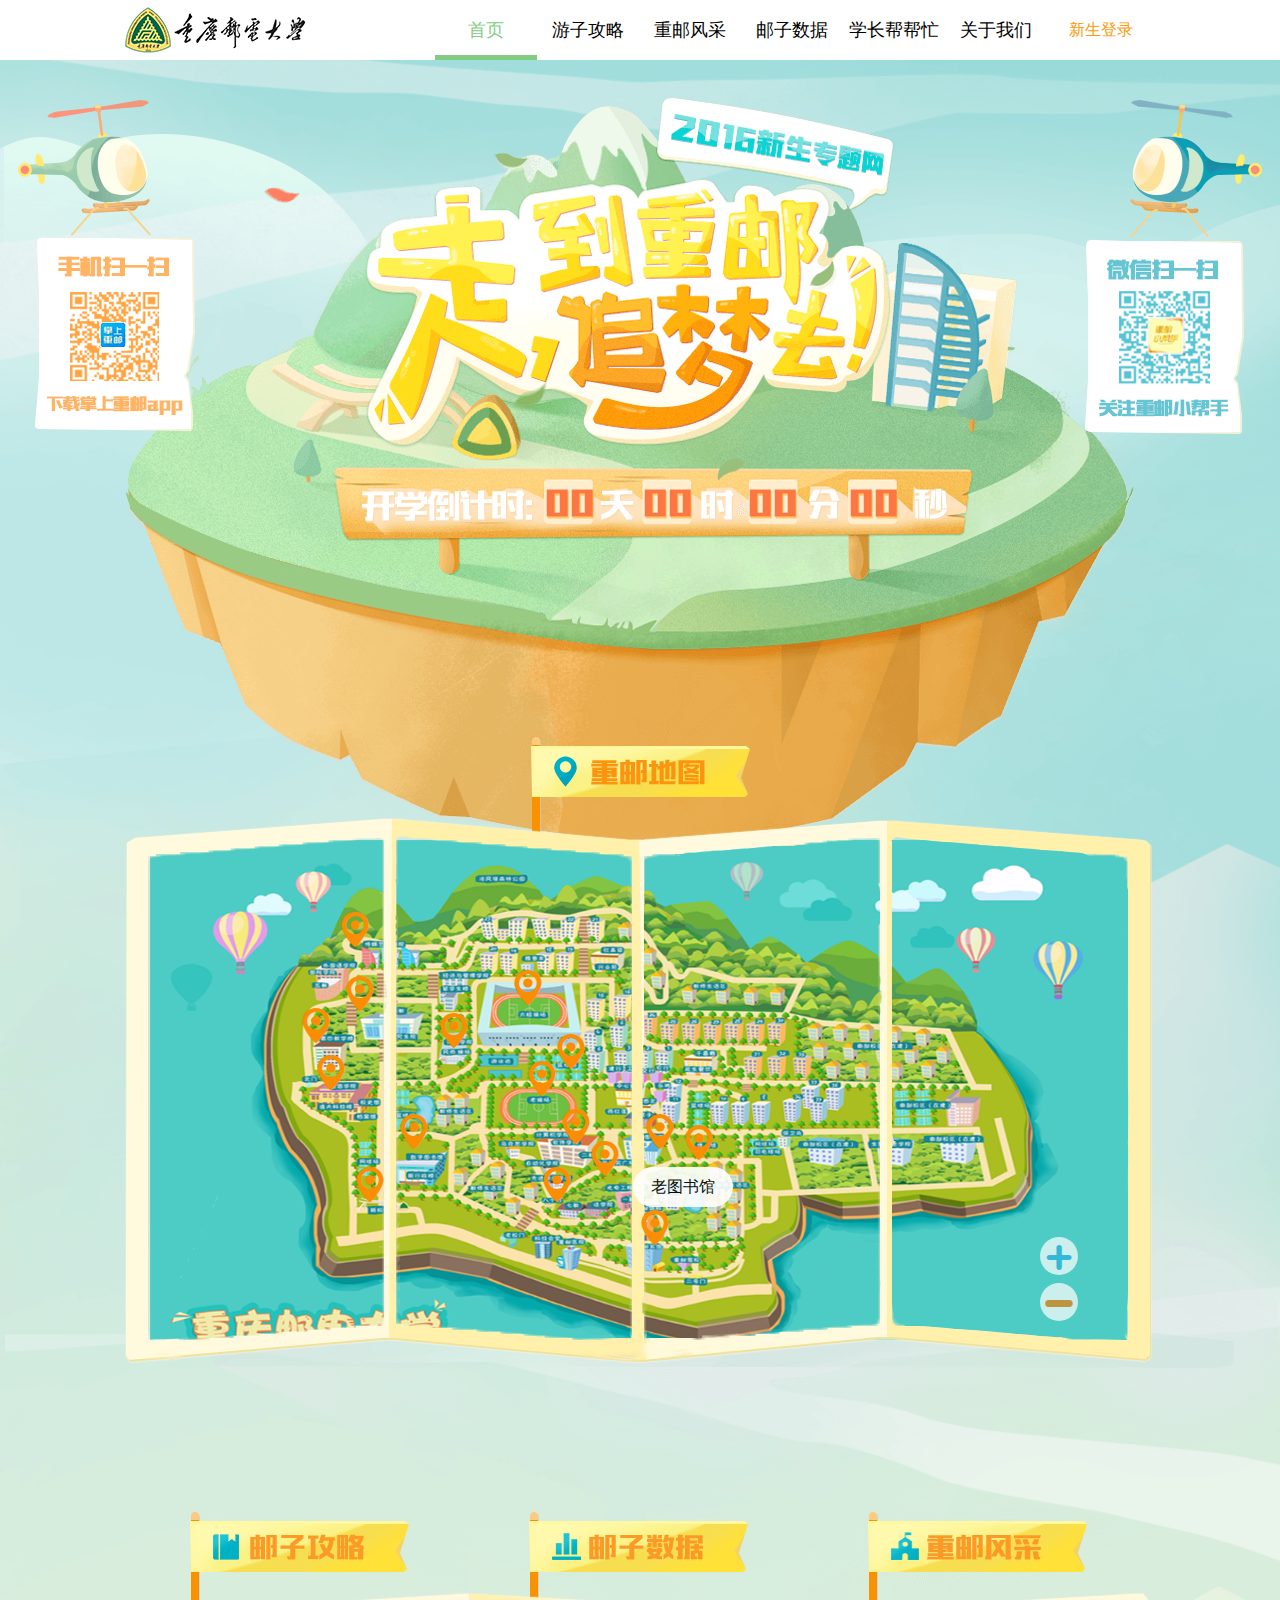
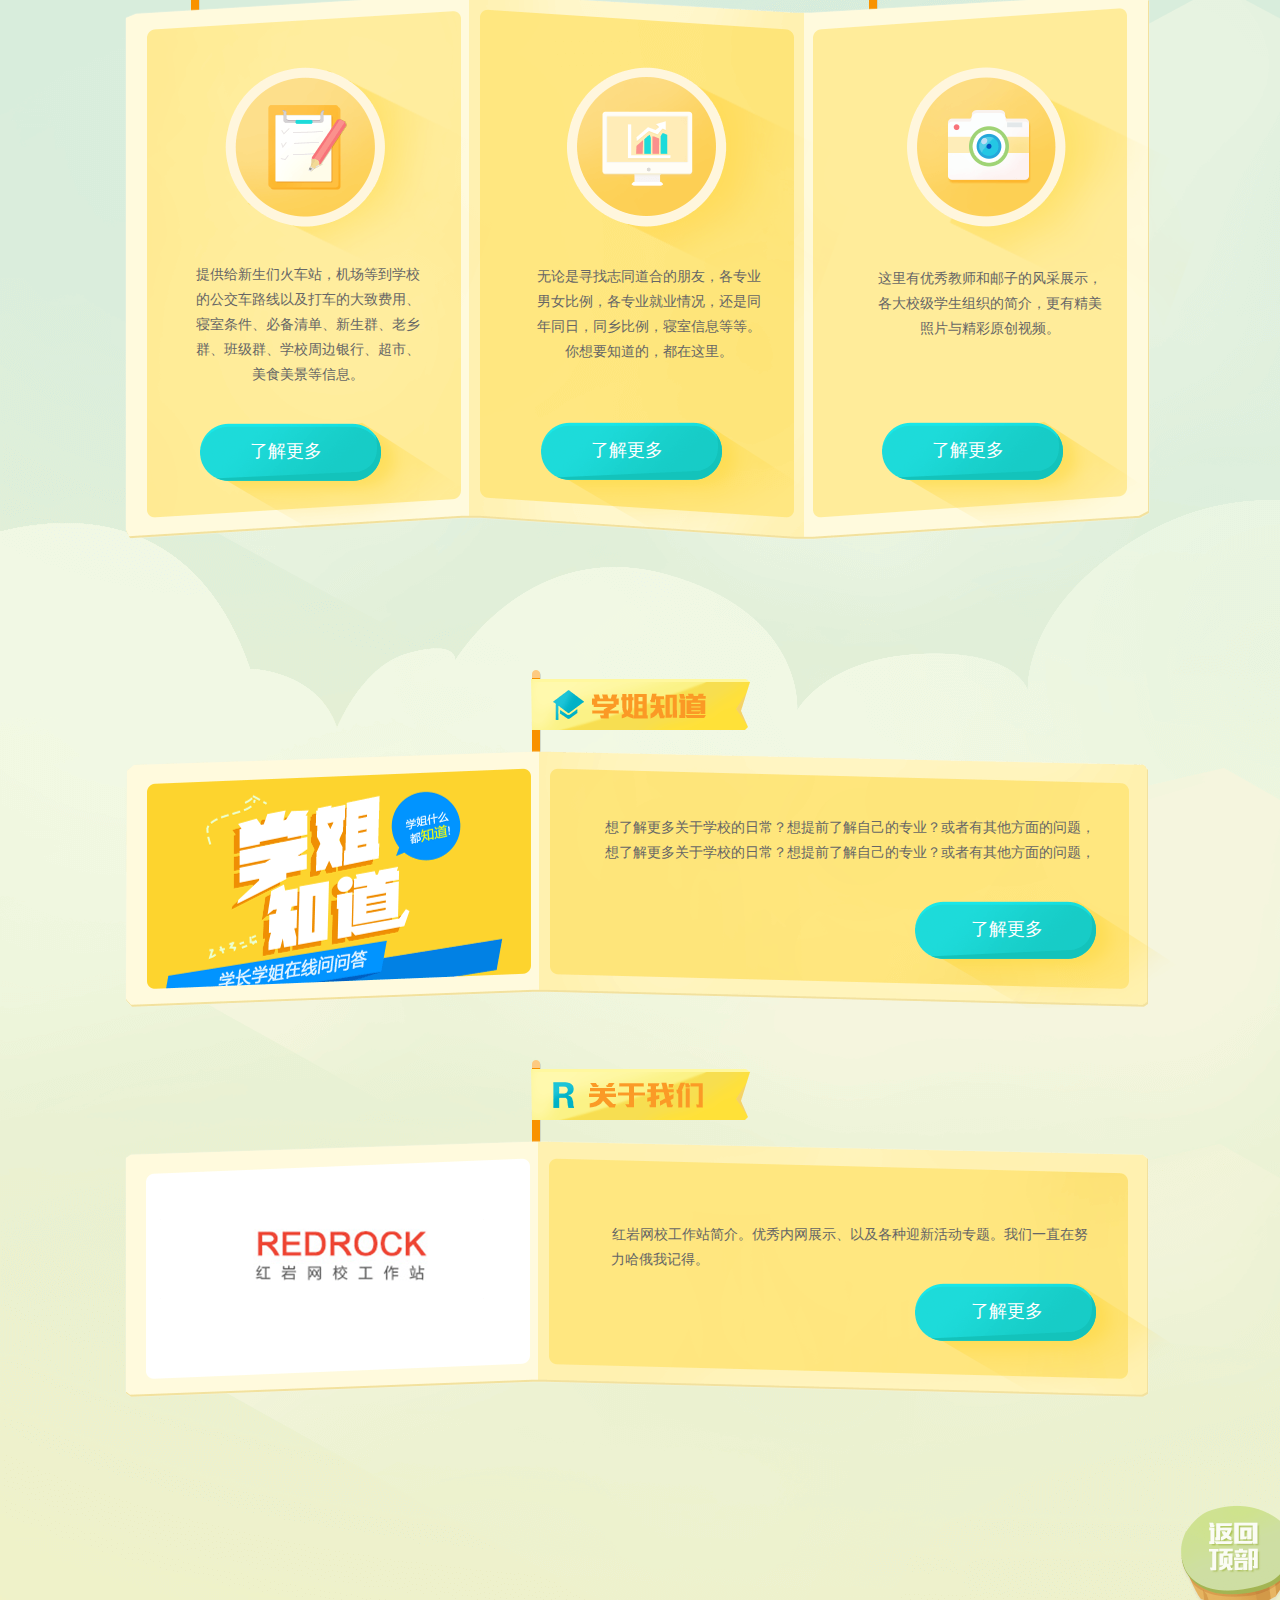
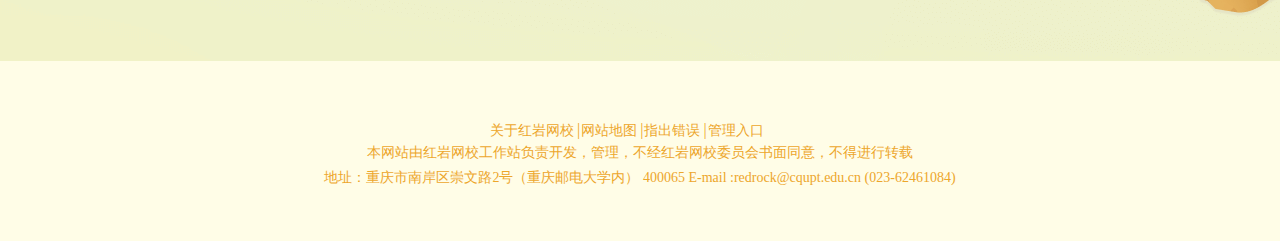
==== commit 3ec707a0: "banner" ====
--- a/zlqy/index.html
+++ b/zlqy/index.html
@@ -58,7 +58,7 @@
                 </div>
             </div>
         </div>
-        <div class="mapWhole">
+        <div class="mapWhole"><!-- 地图 -->
             <div class="mapLabel">
                 <img src="images/labelmapWord.png">
             </div>
@@ -111,10 +111,10 @@
                                     <div class="same"><img src="images/yif.png" width="465px" height="187px"></div>
                                     <div class="same"><img src="images/newgate.png" width="465px" height="187px"></div>
                                     <div class="same"><img src="images/chqs.png" width="465px" height="187px"></div>
-                                    <div class="same"><!-- <img src="images/library.png" width="465px" height="187px"> --></div>
-                                    <div class="same"><!-- <img src="images/library.png" width="465px" height="187px"> --></div>
-                                    <div class="same"><!-- <img src="images/library.png" width="465px" height="187px"> --></div>
-                                    <div class="same"><!-- <img src="images/library.png" width="465px" height="187px"> --></div>
+                                    <div class="same"><img src="images/sanjiao.png" width="465px" height="187px"></div>
+                                    <div class="same"><img src="images/sijiao.png" width="465px" height="187px"></div>
+                                    <div class="same"><img src="images/laocao.png" width="465px" height="187px"></div>
+                                    <div class="same"><img src="images/shutu.png" width="465px" height="187px"></div>
                                 </div> 
                             </div>
                             <div class="enter">
--- a/zlqy/css/index.css
+++ b/zlqy/css/index.css
@@ -1 +1 @@
-@font-face{font-family:iconfont;src:url(../icon/iconfont.eot);src:url(../icon/iconfont.eot?#iefix) format('embedded-opentype'),url(../icon/iconfont.woff) format('woff'),url(../icon/iconfont.ttf) format('truetype'),url(../icon/iconfont.svg#iconfont) format('svg')}.iconfont{font-family:iconfont!important;font-style:normal;-webkit-font-smoothing:antialiased;-webkit-text-stroke-width:.2px;-moz-osx-font-smoothing:grayscale}a,body,div,img,p,span{margin:0;padding:0;font-family:"微软雅黑","冬青黑";background-repeat:no-repeat}a{text-decoration:none}.wholeContainer{margin:0 auto;max-width:1440px;height:3440px;background-image:url(../images/back.png)}nav{min-width:1030px;height:60px;background-color:#FFF}nav .navCon{margin:0 auto;width:1030px;height:60px}nav .navCon img{margin-top:7px}nav .navCon .list{float:right;height:60px;width:720px}nav .navCon .list .show{color:#82CB83}nav .navCon .list a{box-sizing:border-box;display:block;float:left;height:60px;width:102px;font-size:18px;color:#000;line-height:60px;text-align:center}nav .navCon .list a:hover{cursor:pointer;color:#82CB83;border-bottom:5px solid #82CB83}nav .navCon .list a:first-child{border-bottom:5px solid #82CB83}nav .navCon .list span{display:block;line-height:60px;text-align:center;font-size:16px;cursor:pointer;color:#FD9907}nav .navCon .list span #mengban{display:none;position:absolute;left:0;top:0;width:100%;height:3440px;background-color:#000;opacity:.3;z-index:1000}nav .navCon .list span:hover{font-size:14px}.left{position:fixed;top:100px;left:18px;width:177px;z-index:1000}.left .lepl{float:left}.left .leer{float:right}.right{position:fixed;top:100px;right:18px;width:177px;z-index:1000}.right .ripl{float:right}.right .rier{float:left}.time{min-width:1030px;height:750px}.time .timeCon{margin:0 auto;margin-top:37px;width:1030px;height:750px;background-image:url(../images/timeback.png)}.time .timeCon .timer{margin:0 auto;position:relative;top:392px;left:15px;width:587px;height:34px;background-image:url(../images/timeword.png)}.time .timeCon .timer .wholeTim{margin-left:134px;width:406px;height:34px}.time .timeCon .timer .wholeTim .animate{transition:background-position 1s}.time .timeCon .timer .wholeTim div{float:left;width:50px;height:30px}.time .timeCon .timer .wholeTim div span{display:block;float:left;width:25px;height:30px}.time .timeCon .timer .wholeTim #day{margin-left:50px}.time .timeCon .timer .wholeTim #hour{margin-left:48.5px}.time .timeCon .timer .wholeTim #minute{margin-left:55px}.time .timeCon .timer .wholeTim #second{margin-left:51px}.time .timeCon .timer .wholeTim #daysw{background-image:url(../images/number.png);background-position:0 0}.time .timeCon .timer .wholeTim #daygw{background-image:url(../images/number.png)}.time .timeCon .timer .wholeTim #hoursw{background-image:url(../images/number.png)}.time .timeCon .timer .wholeTim #hourgw{background-image:url(../images/number.png)}.time .timeCon .timer .wholeTim #minsw{background-image:url(../images/number.png)}.time .timeCon .timer .wholeTim #mingw{background-image:url(../images/number.png)}.time .timeCon .timer .wholeTim #secsw{background-image:url(../images/number.png)}.time .timeCon .timer .wholeTim #secgw{background-image:url(../images/number.png)}.mapWhole{margin:0 auto;margin-top:-110px;width:1030px;height:630px}.mapWhole .mapLabel{margin:0 auto;width:219px;height:110px;background-image:url(../images/label.png)}.mapWhole .mapLabel img{position:relative;top:19px;left:23px}.mapWhole .kuang{position:absolute;z-index:500;width:1030px;height:547px;background-image:url(../images/map-t.png)}.mapWhole .mapContainer{position:relative;margin:0 auto;width:980px;height:523px;overflow:hidden}.mapWhole .mapContainer #inner{margin:0 auto;margin-top:23px;width:980px;height:532px;background-image:url(../images/map.png);background-size:100% 100%;transform-origin:50% 50%}.mapWhole .mapContainer #inner .iconfont{font-size:40px;color:#FB8D05;opacity:1;cursor:pointer}.mapWhole .mapContainer #inner #oldlib{z-index:1000;position:relative;top:50%;left:50%}.mapWhole .mapContainer #inner #taiji{z-index:1000;position:relative;top:23%;left:32%}.mapWhole .mapContainer #inner #laocao{z-index:1000;position:relative;top:40%;left:29%}.mapWhole .mapContainer #inner #bashiwan{z-index:1000;position:relative;top:60%;left:26%}.mapWhole .mapContainer #inner #qrp{z-index:1000;position:relative;top:52%;left:36%}.mapWhole .mapContainer #inner #xk{z-index:1000;position:relative;top:68%;left:27%}.mapWhole .mapContainer #inner #fengyu{z-index:1000;position:relative;top:31%;left:2%}.mapWhole .mapContainer #inner #wudong{z-index:1000;position:relative;top:35%;left:9.5%}.mapWhole .mapContainer #inner #shutu{z-index:1000;position:relative;top:50%;left:-11%}.mapWhole .mapContainer #inner #yf{z-index:1000;position:relative;top:39%;left:-24%}.mapWhole .mapContainer #inner #newgate{z-index:500;position:relative;top:60%;left:-24.5%}.mapWhole .mapContainer #inner #erjiao{z-index:1000;position:relative;top:49%;left:-8%}.mapWhole .mapContainer #inner #sijiao{z-index:1000;position:relative;top:30%;left:-39%}.mapWhole .mapContainer #inner #sanjiao{z-index:1000;position:relative;top:24%;left:-39%}.mapWhole .mapContainer #inner #bajiao{z-index:1000;position:relative;top:12%;left:-44%}.mapWhole .mapContainer #inner #chqs{z-index:1000;position:relative;top:55%;left:-23%}.mapWhole .mapContainer #inner .place{z-index:1000;position:absolute;top:350px;left:483px;transition:top 1s,left 1s;width:100px;height:40px;background-color:#fff;opacity:.9;text-align:center;line-height:40px;border-radius:30px;font-size:16px;cursor:pointer}.mapWhole .mapContainer #inner #mapBanner{z-index:10000;position:absolute;top:600px;transition:top 1s;margin-left:230px;width:520px;height:360px;background-color:#FFFEF1;border-radius:10px}.mapWhole .mapContainer #inner #mapBanner #close{position:absolute;left:497px;top:-18px;width:43px;height:43px;border-radius:43px;background-color:#FFEC96}.mapWhole .mapContainer #inner #mapBanner #close .clo{font-family:iconfont!important;font-style:normal;-webkit-font-smoothing:antialiased;-webkit-text-stroke-width:.2px;-moz-osx-font-smoothing:grayscale;font-size:36px;cursor:pointer;line-height:34px;margin-left:4.5px;color:#F88206}.mapWhole .mapContainer #inner #mapBanner #close .clo:hover{font-size:34px;margin-left:5.5px}.mapWhole .mapContainer #inner #mapBanner #picWhole{margin:0 auto;width:465px;height:330px;margin-top:30px}.mapWhole .mapContainer #inner #mapBanner #picWhole #picCon{position:relative;width:465px;height:187px;overflow:hidden}.mapWhole .mapContainer #inner #mapBanner #picWhole #picCon .iconba{font-family:iconfont!important;font-style:normal;-webkit-font-smoothing:antialiased;-webkit-text-stroke-width:.2px;-moz-osx-font-smoothing:grayscale;font-size:36px;cursor:pointer;line-height:63px;margin-left:4.5px;color:#FFF}.mapWhole .mapContainer #inner #mapBanner #picWhole #picCon .iconba:hover{font-size:37px}.mapWhole .mapContainer #inner #mapBanner #picWhole #picCon #pre{display:none;z-index:1000;position:absolute;top:60px;width:46px;height:63px;background:url(../images/jiantou.png)}.mapWhole .mapContainer #inner #mapBanner #picWhole #picCon #next{display:none;z-index:1000;position:absolute;top:60px;left:419px;width:46px;height:63px;background:url(../images/jiantou.png)}.mapWhole .mapContainer #inner #mapBanner #picWhole #picCon #slider{position:absolute;left:0;transition:left 1s;width:7440px}.mapWhole .mapContainer #inner #mapBanner #picWhole #picCon #slider .same{float:left;width:465px;height:187px;overflow:hidden}.mapWhole .mapContainer #inner #mapBanner #picWhole .enter{margin:0 auto;width:465px;height:130px;margin-top:20px}.mapWhole .mapContainer #inner #mapBanner #picWhole .enter #biaoti{text-align:center;font-size:18px}.mapWhole .mapContainer #inner #mapBanner #picWhole .enter #pa{margin-top:12px;font-size:12px;color:#666;line-height:25px}.mapWhole .mapContainer #inner .suofang{z-index:1000;position:absolute;top:420px;left:890px;width:38px;height:84px}.mapWhole .mapContainer #inner .suofang div{width:38px;height:38px;border-radius:38px;background-color:#fff;opacity:.7}.mapWhole .mapContainer #inner .suofang .sficon{font-family:iconfont!important;font-style:normal;-webkit-font-smoothing:antialiased;-webkit-text-stroke-width:.2px;-moz-osx-font-smoothing:grayscale;font-size:28px;cursor:pointer;line-height:38px;margin-left:5px}.mapWhole .mapContainer #inner .suofang .sficon:hover{font-size:27px;margin-left:6px}.mapWhole .mapContainer #inner .suofang #jia{color:#2AB0E0}.mapWhole .mapContainer #inner .suofang #jian{margin-top:8px;color:#EF7F07}.midContent{margin:0 auto;margin-top:145px;min-width:1030px;height:625px}.midContent .midContainer{margin:0 auto;width:1030px;height:625px}.midContent .midContainer .midTop{margin:0 auto;width:900px;height:105px}.midContent .midContainer .midTop .topLabel{float:left;width:219px;height:110px;background-image:url(../images/label.png)}.midContent .midContainer .midTop #la1 img{position:relative;top:22px;left:23px}.midContent .midContainer .midTop #la2{position:relative;left:120px}.midContent .midContainer .midTop #la2 img{position:relative;top:21px;left:23px}.midContent .midContainer .midTop #la3{position:relative;left:240px}.midContent .midContainer .midTop #la3 img{position:relative;top:20px;left:23px}.midContent .midContainer .midBot{margin:0 auto;position:relative;top:-25px;width:1030px;height:550px;background-image:url(../images/midbotback.png);background-repeat:no-repeat}.midContent .midContainer .midBot .midCon{float:left;margin-left:25px;width:316px;height:550px}.midContent .midContainer .midBot .midCon img{margin-left:75px;margin-top:70px}.midContent .midContainer .midBot .midCon .pra{margin:0 auto;width:245px;height:120px}.midContent .midContainer .midBot .midCon .pra p{text-align:center;color:#666;font-size:14px;line-height:25px}.midContent .midContainer .midBot .midCon #pra1{position:relative;top:-50px}.midContent .midContainer .midBot .midCon #pra2{position:relative;top:-67px}.midContent .midContainer .midBot .midCon #pra3{position:relative;top:35px}.midContent .midContainer .midBot .midCon .button{width:327px;height:108px;margin-left:50px;background-image:url(../images/buttonback.png)}.midContent .midContainer .midBot .midCon .button a{position:relative;top:17px;left:50px;color:#fff;font-size:18px}.midContent .midContainer .midBot .midCon .button a:hover{font-size:19px}.midContent .midContainer .midBot .midCon #button1{position:relative;top:-10px}.midContent .midContainer .midBot .midCon #button2{position:relative;top:-30px}.midContent .midContainer .midBot .midCon #button3{position:relative;top:70px}.sister{margin:0 auto;margin-top:133px;min-width:1030px;height:345px}.sister .sisContent{margin:0 auto;width:1030px;height:345px}.sister .sisContent .sislabel{margin:0 auto;width:219px;height:110px;background-image:url(../images/label.png)}.sister .sisContent .sislabel img{position:relative;top:20px;left:22px}.sister .sisContent .sisbot{margin-top:-30px;width:1030px;height:257px;background-repeat:no-repeat;background-image:url(../images/sisback.png)}.sister .sisContent .sisbot .sispra{float:right;margin-top:65px;width:610px;height:257px;text-align:center}.sister .sisContent .sisbot .sispra p{font-size:14px;line-height:25px;color:#666}.sister .sisContent .sisbot .button{margin-left:370px;margin-top:35px;width:327px;height:108px;background-image:url(../images/buttonback.png)}.sister .sisContent .sisbot .button a{position:relative;top:17px;left:-72px;color:#fff;font-size:18px}.sister .sisContent .sisbot .button a:hover{font-size:19px}.redrock{margin:0 auto;margin-top:45px;min-width:1030px;height:345px}.redrock .redContent{margin:0 auto;width:1030px;height:345px}.redrock .redContent .redlabel{margin:0 auto;width:219px;height:110px;background-image:url(../images/label.png)}.redrock .redContent .redlabel img{position:relative;top:10px;left:22px}.redrock .redContent .redbot{margin-top:-30px;width:1030px;height:257px;background-repeat:no-repeat;background-image:url(../images/redback.png)}.redrock .redContent .redbot .logo{position:relative;top:78px;left:35px;width:324px;height:82px}.redrock .redContent .redbot .redpra{float:right;width:610px;height:257px;text-align:center}.redrock .redContent .redbot .redpra p{font-size:14px;line-height:25px;color:#666}.redrock .redContent .redbot .redpra .ple{float:left;margin-left:66px}.redrock .redContent .redbot .button{margin-left:370px;margin-top:35px;width:327px;height:108px;background-image:url(../images/buttonback.png)}.redrock .redContent .redbot .button a{position:relative;top:17px;left:-72px;color:#fff;font-size:18px}.redrock .redContent .redbot .button a:hover{font-size:19px}#return{margin:0 auto;width:1030px}#return img{position:relative;top:100px;left:1180px;cursor:pointer;opacity:.8}#return img:hover{top:95px;opacity:1}.footer{margin:0 auto;margin-top:140px;min-width:1030px;height:180px;background-color:#FFFDE7}.footer .lastword{margin:0 auto;position:relative;top:60px;height:61px;width:715px}.footer .lastword .lasta{margin:0 auto;width:300px}.footer .lastword .lasta a{font-size:14px;color:#eda62b}.footer .lastword .lasta span{position:relative;left:3px;color:#eda62b}.footer .lastword .lasta a:hover{color:#FA713E}.footer .lastword p{text-align:center;font-size:14px;color:#eda62b;line-height:25px}+@font-face{font-family:iconfont;src:url(../icon/iconfont.eot);src:url(../icon/iconfont.eot?#iefix) format('embedded-opentype'),url(../icon/iconfont.woff) format('woff'),url(../icon/iconfont.ttf) format('truetype'),url(../icon/iconfont.svg#iconfont) format('svg')}.iconfont{font-family:iconfont!important;font-style:normal;-webkit-font-smoothing:antialiased;-webkit-text-stroke-width:.2px;-moz-osx-font-smoothing:grayscale}a,body,div,img,p,span{margin:0;padding:0;font-family:"微软雅黑","冬青黑";background-repeat:no-repeat}a{text-decoration:none}.wholeContainer{margin:0 auto;max-width:1440px;height:3440px;background-image:url(../images/back.png)}nav{min-width:1030px;height:60px;background-color:#FFF}nav .navCon{margin:0 auto;width:1030px;height:60px}nav .navCon img{margin-top:7px}nav .navCon .list{float:right;height:60px;width:720px}nav .navCon .list .show{color:#82CB83}nav .navCon .list a{box-sizing:border-box;display:block;float:left;height:60px;width:102px;font-size:18px;color:#000;line-height:60px;text-align:center}nav .navCon .list a:hover{cursor:pointer;color:#82CB83;border-bottom:5px solid #82CB83}nav .navCon .list a:first-child{border-bottom:5px solid #82CB83}nav .navCon .list span{display:block;line-height:60px;text-align:center;font-size:16px;cursor:pointer;color:#FD9907}nav .navCon .list span #mengban{display:none;position:absolute;left:0;top:0;width:100%;height:3440px;background-color:#000;opacity:.3;z-index:1000}nav .navCon .list span:hover{font-size:14px}.left{position:fixed;top:100px;left:18px;width:177px;z-index:1000}.left .lepl{float:left}.left .leer{float:right}.right{position:fixed;top:100px;right:18px;width:177px;z-index:1000}.right .ripl{float:right}.right .rier{float:left}.time{min-width:1030px;height:750px}.time .timeCon{margin:0 auto;margin-top:37px;width:1030px;height:750px;background-image:url(../images/timeback.png)}.time .timeCon .timer{margin:0 auto;position:relative;top:392px;left:15px;width:587px;height:34px;background-image:url(../images/timeword.png)}.time .timeCon .timer .wholeTim{margin-left:134px;width:406px;height:34px}.time .timeCon .timer .wholeTim .animate{transition:background-position 1s}.time .timeCon .timer .wholeTim div{float:left;width:50px;height:30px}.time .timeCon .timer .wholeTim div span{display:block;float:left;width:25px;height:30px}.time .timeCon .timer .wholeTim #day{margin-left:50px}.time .timeCon .timer .wholeTim #hour{margin-left:48.5px}.time .timeCon .timer .wholeTim #minute{margin-left:55px}.time .timeCon .timer .wholeTim #second{margin-left:51px}.time .timeCon .timer .wholeTim #daysw{background-image:url(../images/number.png);background-position:0 0}.time .timeCon .timer .wholeTim #daygw{background-image:url(../images/number.png)}.time .timeCon .timer .wholeTim #hoursw{background-image:url(../images/number.png)}.time .timeCon .timer .wholeTim #hourgw{background-image:url(../images/number.png)}.time .timeCon .timer .wholeTim #minsw{background-image:url(../images/number.png)}.time .timeCon .timer .wholeTim #mingw{background-image:url(../images/number.png)}.time .timeCon .timer .wholeTim #secsw{background-image:url(../images/number.png)}.time .timeCon .timer .wholeTim #secgw{background-image:url(../images/number.png)}.mapWhole{position:relative;margin:0 auto;margin-top:-110px;width:1030px;height:630px}.mapWhole .mapLabel{margin:0 auto;width:219px;height:110px;background-image:url(../images/label.png)}.mapWhole .mapLabel img{position:relative;top:19px;left:23px}.mapWhole .kuang{position:absolute;margin-top:-30px;z-index:500;width:1030px;height:547px;background-image:url(../images/map-t.png)}.mapWhole .mapContainer{position:relative;top:-30px;margin:0 auto;width:980px;height:523px;overflow:hidden}.mapWhole .mapContainer #inner{margin:0 auto;margin-top:23px;width:980px;height:532px;background-image:url(../images/map.png);background-size:100% 100%;transform-origin:50% 50%}.mapWhole .mapContainer #inner .iconfont{font-size:40px;color:#FB8D05;opacity:1;cursor:pointer}.mapWhole .mapContainer #inner #oldlib{z-index:1000;position:relative;top:50%;left:50%}.mapWhole .mapContainer #inner #taiji{z-index:1000;position:relative;top:23%;left:32%}.mapWhole .mapContainer #inner #laocao{z-index:1000;position:relative;top:40%;left:29%}.mapWhole .mapContainer #inner #bashiwan{z-index:1000;position:relative;top:60%;left:26%}.mapWhole .mapContainer #inner #qrp{z-index:1000;position:relative;top:52%;left:36%}.mapWhole .mapContainer #inner #xk{z-index:1000;position:relative;top:68%;left:27%}.mapWhole .mapContainer #inner #fengyu{z-index:1000;position:relative;top:31%;left:2%}.mapWhole .mapContainer #inner #wudong{z-index:1000;position:relative;top:35%;left:9.5%}.mapWhole .mapContainer #inner #shutu{z-index:1000;position:relative;top:50%;left:-11%}.mapWhole .mapContainer #inner #yf{z-index:1000;position:relative;top:39%;left:-24%}.mapWhole .mapContainer #inner #newgate{z-index:500;position:relative;top:60%;left:-24.5%}.mapWhole .mapContainer #inner #erjiao{z-index:1000;position:relative;top:49%;left:-8%}.mapWhole .mapContainer #inner #sijiao{z-index:1000;position:relative;top:30%;left:-39%}.mapWhole .mapContainer #inner #sanjiao{z-index:1000;position:relative;top:24%;left:-39%}.mapWhole .mapContainer #inner #bajiao{z-index:1000;position:relative;top:12%;left:-44%}.mapWhole .mapContainer #inner #chqs{z-index:1000;position:relative;top:55%;left:-23%}.mapWhole .mapContainer #inner .place{z-index:1000;position:absolute;top:350px;left:483px;transition:top 1s,left 1s;width:100px;height:40px;background-color:#fff;opacity:.9;text-align:center;line-height:40px;border-radius:30px;font-size:16px;cursor:pointer}.mapWhole .mapContainer #inner #mapBanner{z-index:10000;position:absolute;top:600px;transition:top 1s;margin-left:230px;width:520px;height:360px;background-color:#FFFEF1;border-radius:10px}.mapWhole .mapContainer #inner #mapBanner #close{position:absolute;left:497px;top:-18px;width:43px;height:43px;border-radius:43px;background-color:#FFEC96}.mapWhole .mapContainer #inner #mapBanner #close .clo{font-family:iconfont!important;font-style:normal;-webkit-font-smoothing:antialiased;-webkit-text-stroke-width:.2px;-moz-osx-font-smoothing:grayscale;font-size:36px;cursor:pointer;line-height:34px;margin-left:4.5px;color:#F88206}.mapWhole .mapContainer #inner #mapBanner #close .clo:hover{font-size:34px;margin-left:5.5px}.mapWhole .mapContainer #inner #mapBanner #picWhole{margin:0 auto;width:465px;height:330px;margin-top:30px}.mapWhole .mapContainer #inner #mapBanner #picWhole #picCon{position:relative;width:465px;height:187px;overflow:hidden}.mapWhole .mapContainer #inner #mapBanner #picWhole #picCon .iconba{font-family:iconfont!important;font-style:normal;-webkit-font-smoothing:antialiased;-webkit-text-stroke-width:.2px;-moz-osx-font-smoothing:grayscale;font-size:36px;cursor:pointer;line-height:63px;margin-left:4.5px;color:#FFF}.mapWhole .mapContainer #inner #mapBanner #picWhole #picCon .iconba:hover{font-size:37px}.mapWhole .mapContainer #inner #mapBanner #picWhole #picCon #pre{display:none;z-index:1000;position:absolute;top:60px;width:46px;height:63px;background:url(../images/jiantou.png)}.mapWhole .mapContainer #inner #mapBanner #picWhole #picCon #next{display:none;z-index:1000;position:absolute;top:60px;left:419px;width:46px;height:63px;background:url(../images/jiantou.png)}.mapWhole .mapContainer #inner #mapBanner #picWhole #picCon #slider{position:absolute;left:0;transition:left 1s;width:7440px}.mapWhole .mapContainer #inner #mapBanner #picWhole #picCon #slider .same{float:left;width:465px;height:187px;overflow:hidden}.mapWhole .mapContainer #inner #mapBanner #picWhole .enter{margin:0 auto;width:465px;height:130px;margin-top:20px}.mapWhole .mapContainer #inner #mapBanner #picWhole .enter #biaoti{text-align:center;font-size:18px}.mapWhole .mapContainer #inner #mapBanner #picWhole .enter #pa{margin-top:12px;font-size:12px;color:#666;line-height:25px}.mapWhole .mapContainer #inner .suofang{z-index:1000;position:absolute;top:420px;left:890px;width:38px;height:84px}.mapWhole .mapContainer #inner .suofang div{width:38px;height:38px;border-radius:38px;background-color:#fff;opacity:.7}.mapWhole .mapContainer #inner .suofang .sficon{font-family:iconfont!important;font-style:normal;-webkit-font-smoothing:antialiased;-webkit-text-stroke-width:.2px;-moz-osx-font-smoothing:grayscale;font-size:28px;cursor:pointer;line-height:38px;margin-left:5px}.mapWhole .mapContainer #inner .suofang .sficon:hover{font-size:27px;margin-left:6px}.mapWhole .mapContainer #inner .suofang #jia{color:#2AB0E0}.mapWhole .mapContainer #inner .suofang #jian{margin-top:8px;color:#EF7F07}.midContent{margin:0 auto;margin-top:145px;min-width:1030px;height:625px}.midContent .midContainer{margin:0 auto;width:1030px;height:625px}.midContent .midContainer .midTop{margin:0 auto;width:900px;height:105px}.midContent .midContainer .midTop .topLabel{float:left;width:219px;height:110px;background-image:url(../images/label.png)}.midContent .midContainer .midTop #la1 img{position:relative;top:22px;left:23px}.midContent .midContainer .midTop #la2{position:relative;left:120px}.midContent .midContainer .midTop #la2 img{position:relative;top:21px;left:23px}.midContent .midContainer .midTop #la3{position:relative;left:240px}.midContent .midContainer .midTop #la3 img{position:relative;top:20px;left:23px}.midContent .midContainer .midBot{margin:0 auto;position:relative;top:-25px;width:1030px;height:550px;background-image:url(../images/midbotback.png);background-repeat:no-repeat}.midContent .midContainer .midBot .midCon{float:left;margin-left:25px;width:316px;height:550px}.midContent .midContainer .midBot .midCon img{margin-left:75px;margin-top:70px}.midContent .midContainer .midBot .midCon .pra{margin:0 auto;width:245px;height:120px}.midContent .midContainer .midBot .midCon .pra p{text-align:center;color:#666;font-size:14px;line-height:25px}.midContent .midContainer .midBot .midCon #pra1{position:relative;top:-50px}.midContent .midContainer .midBot .midCon #pra2{position:relative;top:-67px}.midContent .midContainer .midBot .midCon #pra3{position:relative;top:35px}.midContent .midContainer .midBot .midCon .button{width:327px;height:108px;margin-left:50px;background-image:url(../images/buttonback.png)}.midContent .midContainer .midBot .midCon .button a{position:relative;top:17px;left:50px;color:#fff;font-size:18px}.midContent .midContainer .midBot .midCon .button a:hover{font-size:19px}.midContent .midContainer .midBot .midCon #button1{position:relative;top:-10px}.midContent .midContainer .midBot .midCon #button2{position:relative;top:-30px}.midContent .midContainer .midBot .midCon #button3{position:relative;top:70px}.sister{margin:0 auto;margin-top:133px;min-width:1030px;height:345px}.sister .sisContent{margin:0 auto;width:1030px;height:345px}.sister .sisContent .sislabel{margin:0 auto;width:219px;height:110px;background-image:url(../images/label.png)}.sister .sisContent .sislabel img{position:relative;top:20px;left:22px}.sister .sisContent .sisbot{margin-top:-30px;width:1030px;height:257px;background-repeat:no-repeat;background-image:url(../images/sisback.png)}.sister .sisContent .sisbot .sispra{float:right;margin-top:65px;width:610px;height:257px;text-align:center}.sister .sisContent .sisbot .sispra p{font-size:14px;line-height:25px;color:#666}.sister .sisContent .sisbot .button{margin-left:370px;margin-top:35px;width:327px;height:108px;background-image:url(../images/buttonback.png)}.sister .sisContent .sisbot .button a{position:relative;top:17px;left:-72px;color:#fff;font-size:18px}.sister .sisContent .sisbot .button a:hover{font-size:19px}.redrock{margin:0 auto;margin-top:45px;min-width:1030px;height:345px}.redrock .redContent{margin:0 auto;width:1030px;height:345px}.redrock .redContent .redlabel{margin:0 auto;width:219px;height:110px;background-image:url(../images/label.png)}.redrock .redContent .redlabel img{position:relative;top:10px;left:22px}.redrock .redContent .redbot{margin-top:-30px;width:1030px;height:257px;background-repeat:no-repeat;background-image:url(../images/redback.png)}.redrock .redContent .redbot .logo{position:relative;top:78px;left:35px;width:324px;height:82px}.redrock .redContent .redbot .redpra{float:right;width:610px;height:257px;text-align:center}.redrock .redContent .redbot .redpra p{font-size:14px;line-height:25px;color:#666}.redrock .redContent .redbot .redpra .ple{float:left;margin-left:66px}.redrock .redContent .redbot .button{margin-left:370px;margin-top:35px;width:327px;height:108px;background-image:url(../images/buttonback.png)}.redrock .redContent .redbot .button a{position:relative;top:17px;left:-72px;color:#fff;font-size:18px}.redrock .redContent .redbot .button a:hover{font-size:19px}#return{margin:0 auto;width:1030px}#return img{position:relative;top:100px;left:1180px;cursor:pointer;opacity:.8}#return img:hover{top:95px;opacity:1}.footer{margin:0 auto;margin-top:140px;min-width:1030px;height:180px;background-color:#FFFDE7}.footer .lastword{margin:0 auto;position:relative;top:60px;height:61px;width:715px}.footer .lastword .lasta{margin:0 auto;width:300px}.footer .lastword .lasta a{font-size:14px;color:#eda62b}.footer .lastword .lasta span{position:relative;left:3px;color:#eda62b}.footer .lastword .lasta a:hover{color:#FA713E}.footer .lastword p{text-align:center;font-size:14px;color:#eda62b;line-height:25px}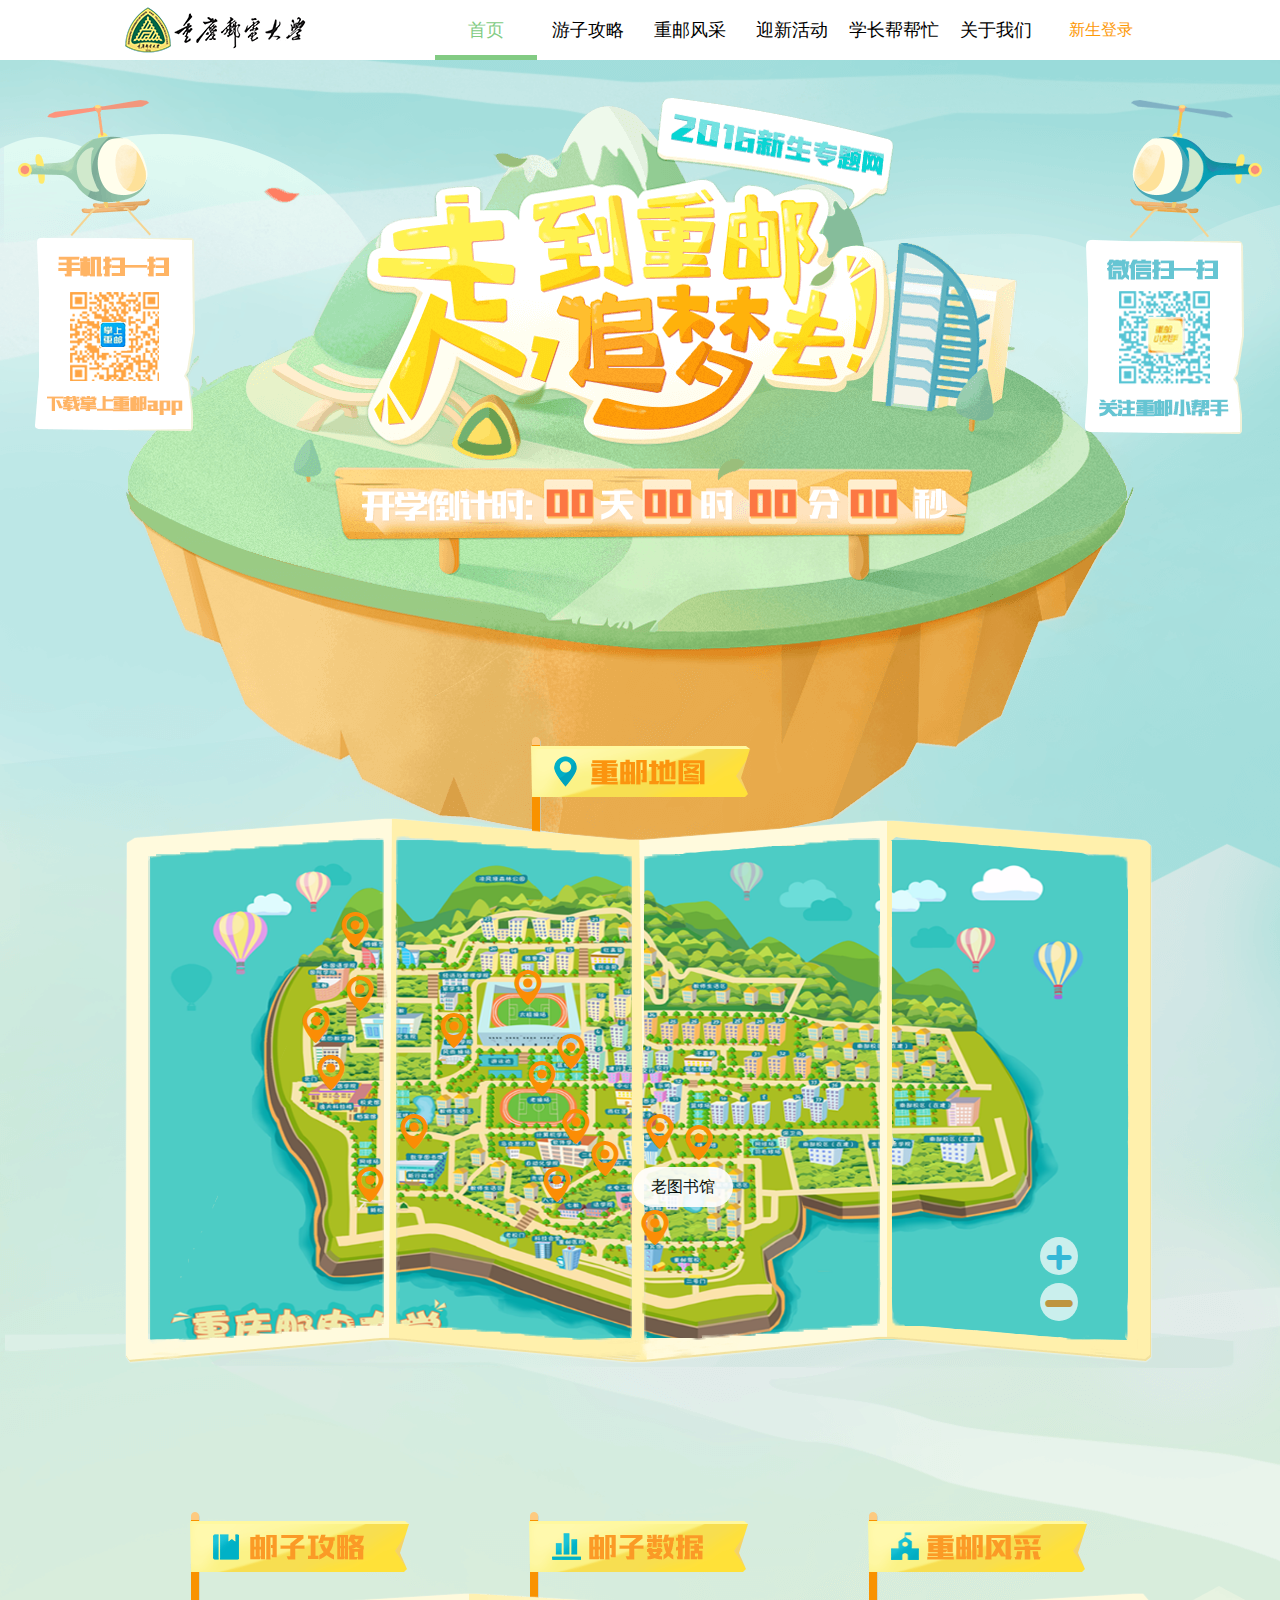
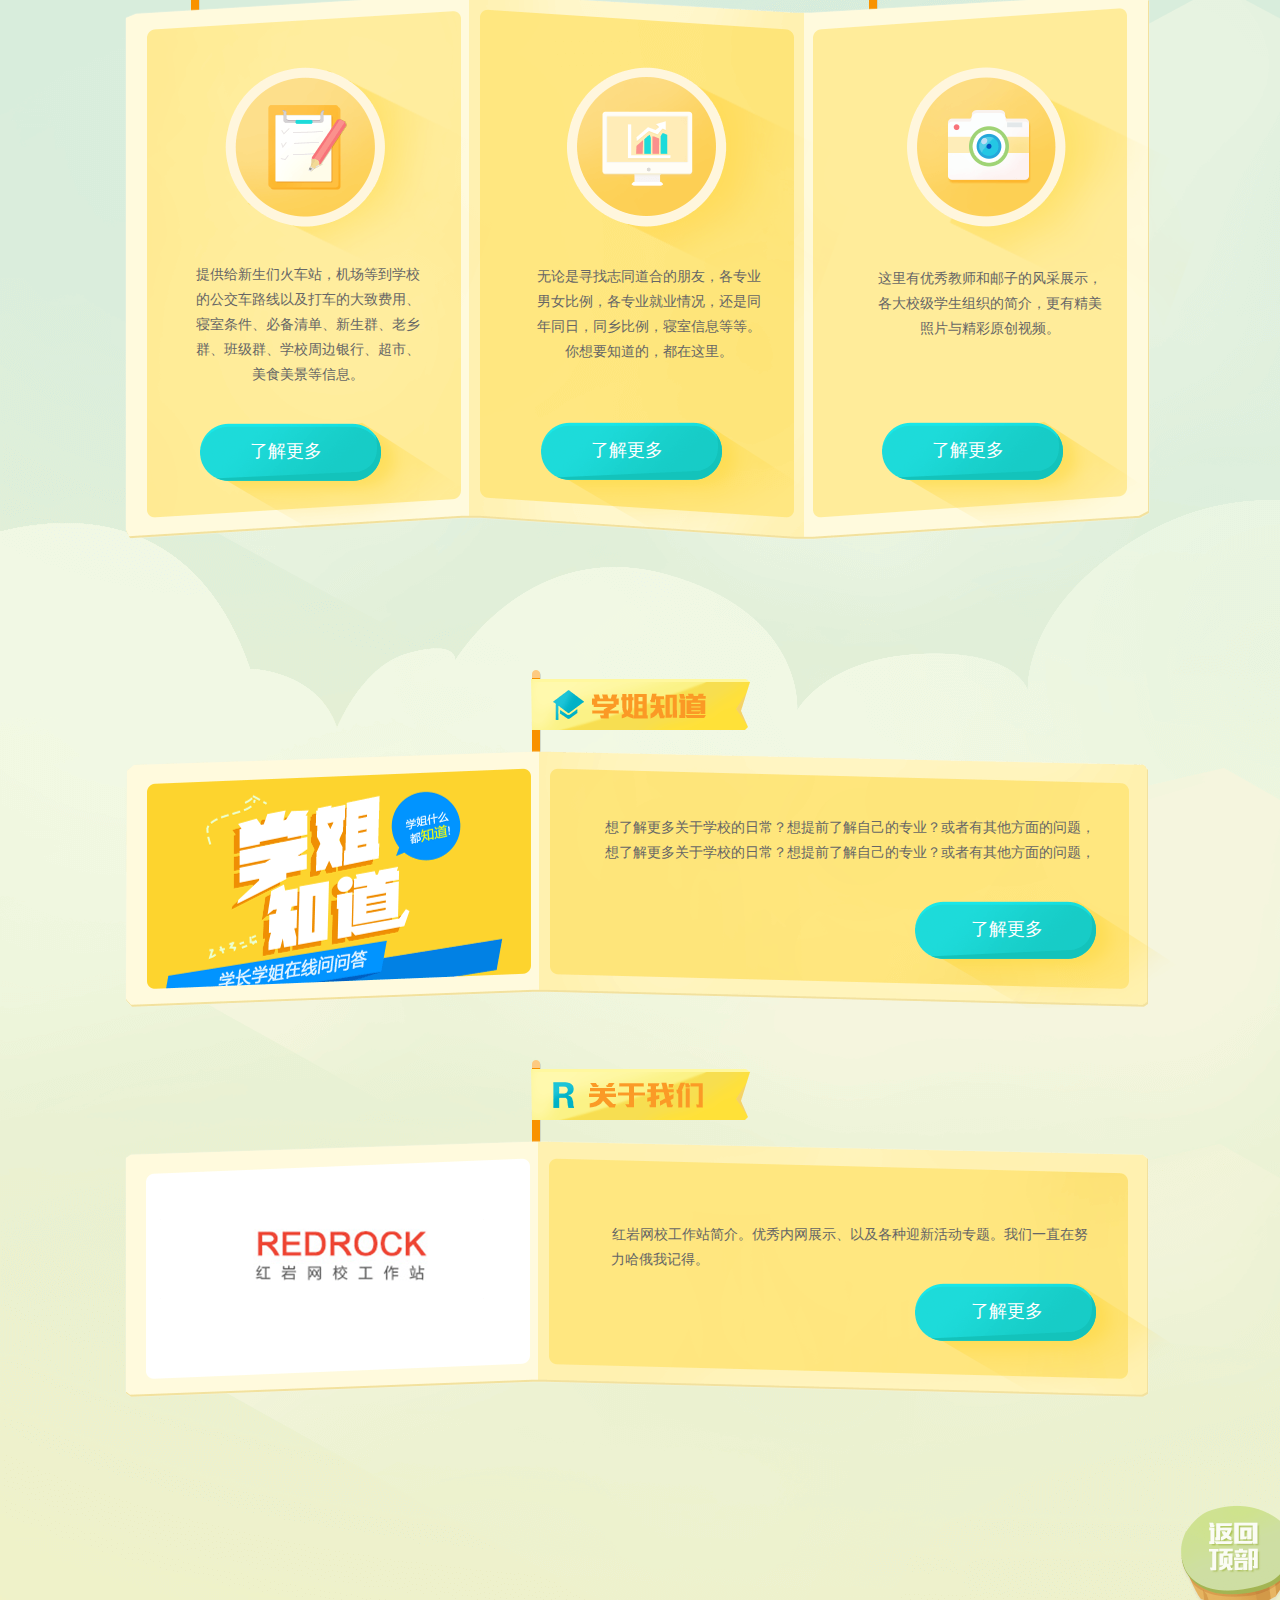
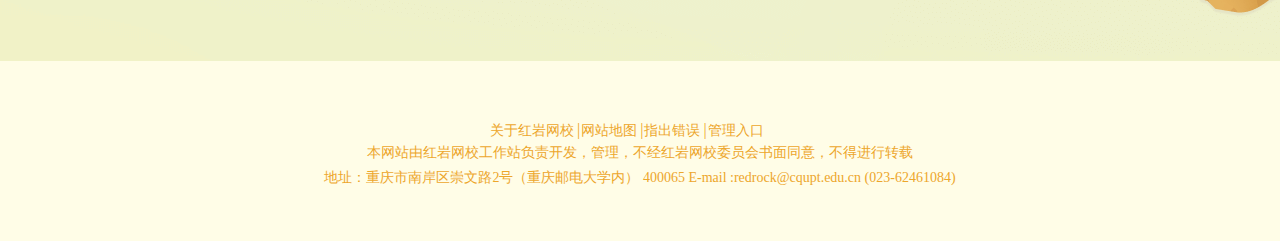
==== commit 03922373: "学长帮帮忙" ====
--- a/zlqy/index.html
+++ b/zlqy/index.html
@@ -1,7 +1,7 @@
 <!DOCTYPE html>
 <html>
 <head>
-    <title>home</title>
+    <title>首页</title>
     <meta charset="utf-8">
     <link rel="stylesheet" type="text/css" href="css/index.css">
 </head>
@@ -20,10 +20,10 @@
                 <img src="images/logo.png" height="46" width="190" alt=".">
                 <div class="list">
                     <a href="index.html" class="show">首页</a>
-                    <a href="#">游子攻略</a>
-                    <a href="#">重邮风采</a>
-                    <a href="#">邮子数据</a>
-                    <a href="#">学长帮帮忙</a>
+                    <a href="../zengyu/strategy.html">游子攻略</a>
+                    <a href="../zhangyan/index.html">重邮风采</a>
+                    <a href="../zengyu/">迎新活动</a>
+                    <a href="help.html">学长帮帮忙</a>
                     <a href="#">关于我们</a>
                     <span>
                         <p id="log">新生登录</p>
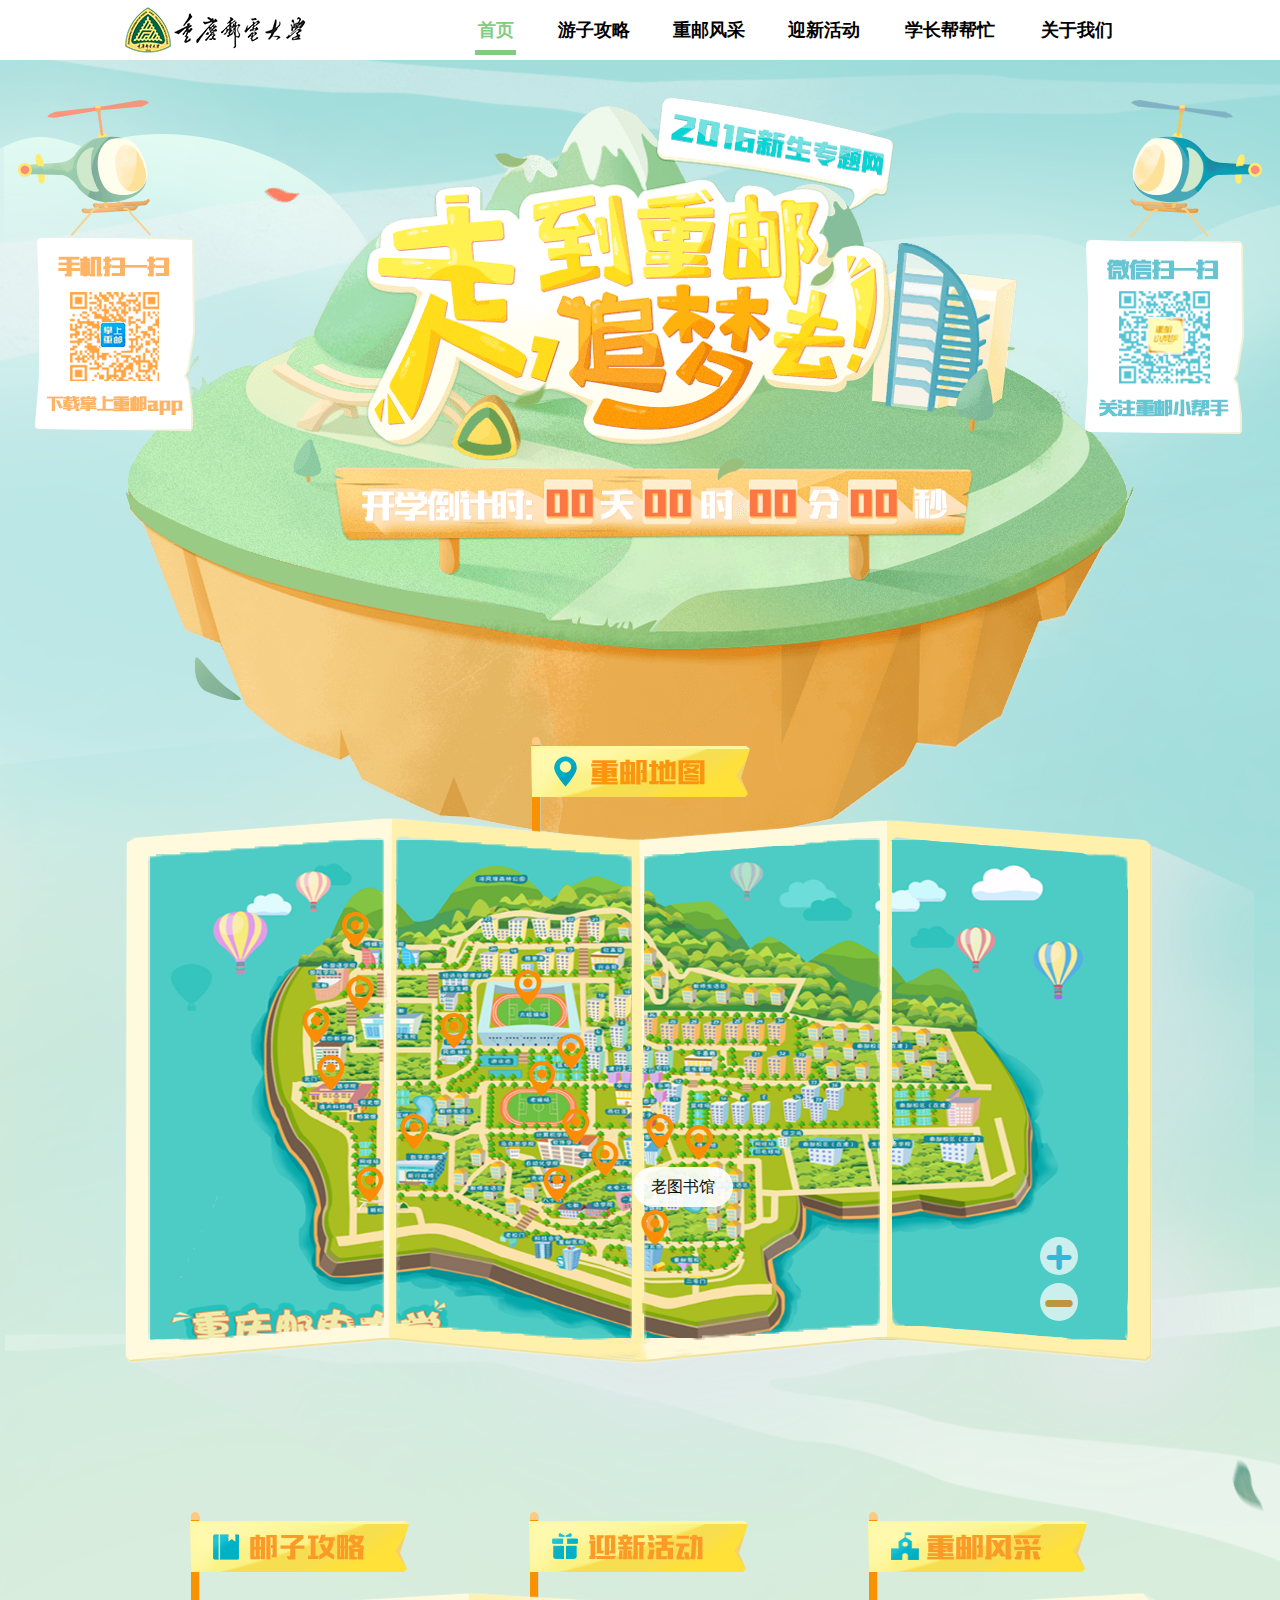
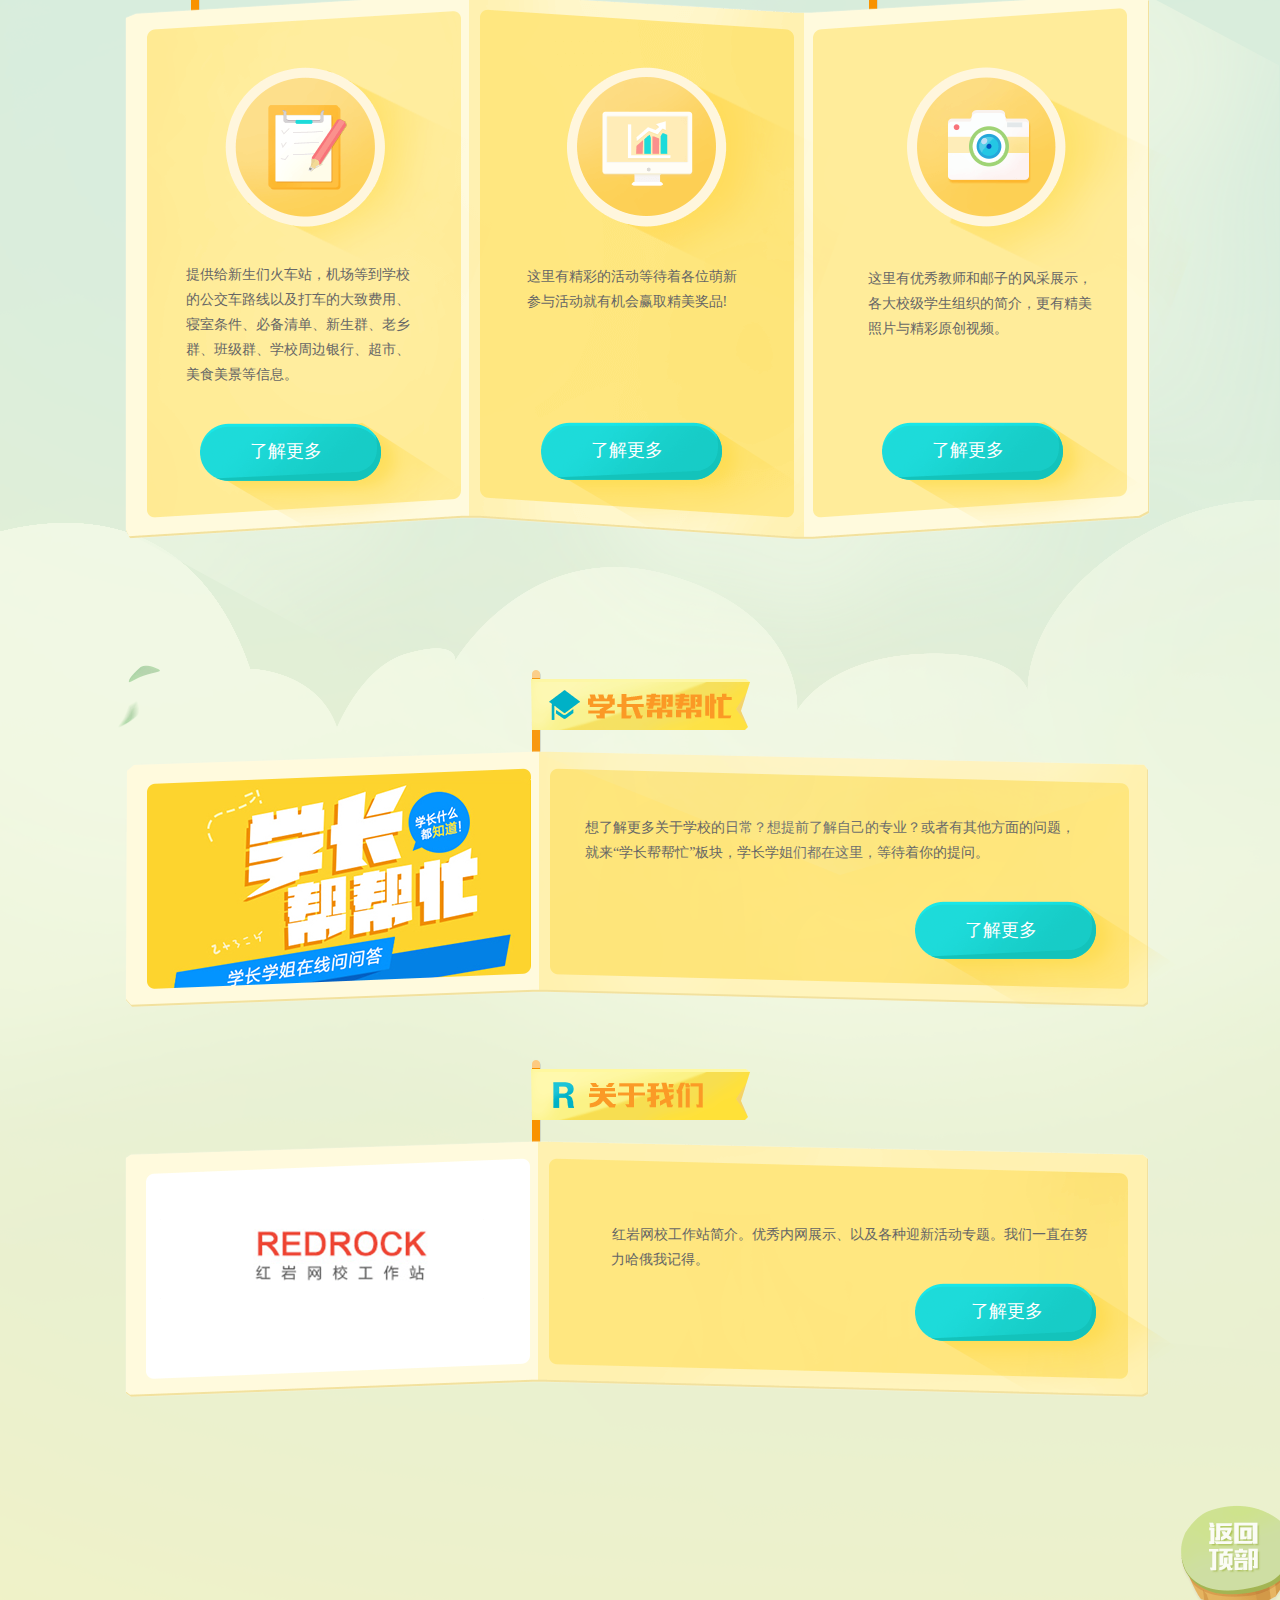
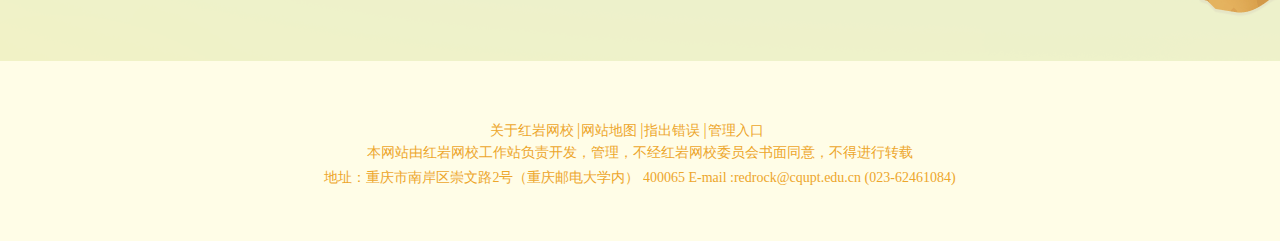
==== commit d89e2206: "change" ====
--- a/zlqy/index.html
+++ b/zlqy/index.html
@@ -19,18 +19,18 @@
             <div class="navCon">
                 <img src="images/logo.png" height="46" width="190" alt=".">
                 <div class="list">
-                    <a href="index.html" class="show">首页</a>
-                    <a href="../zengyu/strategy.html">游子攻略</a>
-                    <a href="../zhangyan/index.html">重邮风采</a>
-                    <a href="../zengyu/">迎新活动</a>
-                    <a href="help.html">学长帮帮忙</a>
-                    <a href="#">关于我们</a>
-                    <span>
+                    <a href="index.html" class="show" id="a1">首页</a>
+                    <a href="../zengyu/strategy.html" id="a2">游子攻略</a>
+                    <a href="../zhangyan/index.html" id="a3">重邮风采</a>
+                    <a href="../zengyu/" id="a4">迎新活动</a>
+                    <a href="help.html" id="a5">学长帮帮忙</a>
+                    <a href="#" id="a6">关于我们</a>
+                    <!-- <span>
                         <p id="log">新生登录</p>
-                        <div id="mengban"><!-- 蒙版 -->
-                            <div id="signin"></div><!-- 登录框 -->
-                        </div>
-                    </span>
+                        <div id="mengban">
+                            <div id="signin"></div>
+                        </div>
+                    </span> -->
                 </div>
             </div>
         </nav>
@@ -59,6 +59,7 @@
             </div>
         </div>
         <div class="mapWhole"><!-- 地图 -->
+            <img src="images/yinying.png" id="yy">
             <div class="mapLabel">
                 <img src="images/labelmapWord.png">
             </div>
@@ -128,6 +129,7 @@
         </div>
         <div class="midContent">
             <div class="midContainer">
+                <img src="images/yingyin.png" id="yy1">
                 <div class="midTop"> <!-- 三个旗子 -->
                     <div class="topLabel" id="la1">
                         <img src="images/yzgl.png">
@@ -156,10 +158,8 @@
                     <div class="midCon">
                         <img src="images/chahua2.png">
                         <div class="pra" id="pra2">
-                            <p>无论是寻找志同道合的朋友，各专业</p>
-                            <p>男女比例，各专业就业情况，还是同</p>
-                            <p>年同日，同乡比例，寝室信息等等。</p>
-                            <p>你想要知道的，都在这里。</p>
+                            <p>这里有精彩的活动等待着各位萌新</p>
+                            <p>参与活动就有机会赢取精美奖品!</p>
                         </div>
                         <div class="button" id="button2">
                            <a href="#">了解更多</a>
@@ -179,15 +179,16 @@
                 </div>
             </div>
         </div>
-        <div class="sister"><!-- 学姐知道 -->
+        <div class="sister"><!-- 学长帮帮忙 -->
+            <!-- <img src="images/yy3.png" id="yy2"> -->
             <div class="sisContent">
                 <div class="sislabel"><!-- 小旗子 -->
-                    <img src="images/xjzd.png">
+                    <img src="images/helpword.png">
                 </div>
                 <div class="sisbot">
                     <div class="sispra">
                         <p>想了解更多关于学校的日常？想提前了解自己的专业？或者有其他方面的问题，</p>
-                        <p>想了解更多关于学校的日常？想提前了解自己的专业？或者有其他方面的问题，</p>
+                        <p>就来“学长帮帮忙”板块，学长学姐们都在这里，等待着你的提问。</p>
                         <div class="button" id="button2">
                             <a href="#">了解更多</a>
                        </div>
@@ -197,6 +198,7 @@
         </div>
         <div class="redrock"><!-- 关于我们 -->
             <div class="redContent">
+            <!-- <img src="images/yy3.png" id="yy3"> -->
                 <div class="redlabel"><!-- 小旗子 -->
                     <img src="images/about.png" id="ab">
                 </div>
--- a/zlqy/css/index.css
+++ b/zlqy/css/index.css
@@ -1 +1 @@
-@font-face{font-family:iconfont;src:url(../icon/iconfont.eot);src:url(../icon/iconfont.eot?#iefix) format('embedded-opentype'),url(../icon/iconfont.woff) format('woff'),url(../icon/iconfont.ttf) format('truetype'),url(../icon/iconfont.svg#iconfont) format('svg')}.iconfont{font-family:iconfont!important;font-style:normal;-webkit-font-smoothing:antialiased;-webkit-text-stroke-width:.2px;-moz-osx-font-smoothing:grayscale}a,body,div,img,p,span{margin:0;padding:0;font-family:"微软雅黑","冬青黑";background-repeat:no-repeat}a{text-decoration:none}.wholeContainer{margin:0 auto;max-width:1440px;height:3440px;background-image:url(../images/back.png)}nav{min-width:1030px;height:60px;background-color:#FFF}nav .navCon{margin:0 auto;width:1030px;height:60px}nav .navCon img{margin-top:7px}nav .navCon .list{float:right;height:60px;width:720px}nav .navCon .list .show{color:#82CB83}nav .navCon .list a{box-sizing:border-box;display:block;float:left;height:60px;width:102px;font-size:18px;color:#000;line-height:60px;text-align:center}nav .navCon .list a:hover{cursor:pointer;color:#82CB83;border-bottom:5px solid #82CB83}nav .navCon .list a:first-child{border-bottom:5px solid #82CB83}nav .navCon .list span{display:block;line-height:60px;text-align:center;font-size:16px;cursor:pointer;color:#FD9907}nav .navCon .list span #mengban{display:none;position:absolute;left:0;top:0;width:100%;height:3440px;background-color:#000;opacity:.3;z-index:1000}nav .navCon .list span:hover{font-size:14px}.left{position:fixed;top:100px;left:18px;width:177px;z-index:1000}.left .lepl{float:left}.left .leer{float:right}.right{position:fixed;top:100px;right:18px;width:177px;z-index:1000}.right .ripl{float:right}.right .rier{float:left}.time{min-width:1030px;height:750px}.time .timeCon{margin:0 auto;margin-top:37px;width:1030px;height:750px;background-image:url(../images/timeback.png)}.time .timeCon .timer{margin:0 auto;position:relative;top:392px;left:15px;width:587px;height:34px;background-image:url(../images/timeword.png)}.time .timeCon .timer .wholeTim{margin-left:134px;width:406px;height:34px}.time .timeCon .timer .wholeTim .animate{transition:background-position 1s}.time .timeCon .timer .wholeTim div{float:left;width:50px;height:30px}.time .timeCon .timer .wholeTim div span{display:block;float:left;width:25px;height:30px}.time .timeCon .timer .wholeTim #day{margin-left:50px}.time .timeCon .timer .wholeTim #hour{margin-left:48.5px}.time .timeCon .timer .wholeTim #minute{margin-left:55px}.time .timeCon .timer .wholeTim #second{margin-left:51px}.time .timeCon .timer .wholeTim #daysw{background-image:url(../images/number.png);background-position:0 0}.time .timeCon .timer .wholeTim #daygw{background-image:url(../images/number.png)}.time .timeCon .timer .wholeTim #hoursw{background-image:url(../images/number.png)}.time .timeCon .timer .wholeTim #hourgw{background-image:url(../images/number.png)}.time .timeCon .timer .wholeTim #minsw{background-image:url(../images/number.png)}.time .timeCon .timer .wholeTim #mingw{background-image:url(../images/number.png)}.time .timeCon .timer .wholeTim #secsw{background-image:url(../images/number.png)}.time .timeCon .timer .wholeTim #secgw{background-image:url(../images/number.png)}.mapWhole{position:relative;margin:0 auto;margin-top:-110px;width:1030px;height:630px}.mapWhole .mapLabel{margin:0 auto;width:219px;height:110px;background-image:url(../images/label.png)}.mapWhole .mapLabel img{position:relative;top:19px;left:23px}.mapWhole .kuang{position:absolute;margin-top:-30px;z-index:500;width:1030px;height:547px;background-image:url(../images/map-t.png)}.mapWhole .mapContainer{position:relative;top:-30px;margin:0 auto;width:980px;height:523px;overflow:hidden}.mapWhole .mapContainer #inner{margin:0 auto;margin-top:23px;width:980px;height:532px;background-image:url(../images/map.png);background-size:100% 100%;transform-origin:50% 50%}.mapWhole .mapContainer #inner .iconfont{font-size:40px;color:#FB8D05;opacity:1;cursor:pointer}.mapWhole .mapContainer #inner #oldlib{z-index:1000;position:relative;top:50%;left:50%}.mapWhole .mapContainer #inner #taiji{z-index:1000;position:relative;top:23%;left:32%}.mapWhole .mapContainer #inner #laocao{z-index:1000;position:relative;top:40%;left:29%}.mapWhole .mapContainer #inner #bashiwan{z-index:1000;position:relative;top:60%;left:26%}.mapWhole .mapContainer #inner #qrp{z-index:1000;position:relative;top:52%;left:36%}.mapWhole .mapContainer #inner #xk{z-index:1000;position:relative;top:68%;left:27%}.mapWhole .mapContainer #inner #fengyu{z-index:1000;position:relative;top:31%;left:2%}.mapWhole .mapContainer #inner #wudong{z-index:1000;position:relative;top:35%;left:9.5%}.mapWhole .mapContainer #inner #shutu{z-index:1000;position:relative;top:50%;left:-11%}.mapWhole .mapContainer #inner #yf{z-index:1000;position:relative;top:39%;left:-24%}.mapWhole .mapContainer #inner #newgate{z-index:500;position:relative;top:60%;left:-24.5%}.mapWhole .mapContainer #inner #erjiao{z-index:1000;position:relative;top:49%;left:-8%}.mapWhole .mapContainer #inner #sijiao{z-index:1000;position:relative;top:30%;left:-39%}.mapWhole .mapContainer #inner #sanjiao{z-index:1000;position:relative;top:24%;left:-39%}.mapWhole .mapContainer #inner #bajiao{z-index:1000;position:relative;top:12%;left:-44%}.mapWhole .mapContainer #inner #chqs{z-index:1000;position:relative;top:55%;left:-23%}.mapWhole .mapContainer #inner .place{z-index:1000;position:absolute;top:350px;left:483px;transition:top 1s,left 1s;width:100px;height:40px;background-color:#fff;opacity:.9;text-align:center;line-height:40px;border-radius:30px;font-size:16px;cursor:pointer}.mapWhole .mapContainer #inner #mapBanner{z-index:10000;position:absolute;top:600px;transition:top 1s;margin-left:230px;width:520px;height:360px;background-color:#FFFEF1;border-radius:10px}.mapWhole .mapContainer #inner #mapBanner #close{position:absolute;left:497px;top:-18px;width:43px;height:43px;border-radius:43px;background-color:#FFEC96}.mapWhole .mapContainer #inner #mapBanner #close .clo{font-family:iconfont!important;font-style:normal;-webkit-font-smoothing:antialiased;-webkit-text-stroke-width:.2px;-moz-osx-font-smoothing:grayscale;font-size:36px;cursor:pointer;line-height:34px;margin-left:4.5px;color:#F88206}.mapWhole .mapContainer #inner #mapBanner #close .clo:hover{font-size:34px;margin-left:5.5px}.mapWhole .mapContainer #inner #mapBanner #picWhole{margin:0 auto;width:465px;height:330px;margin-top:30px}.mapWhole .mapContainer #inner #mapBanner #picWhole #picCon{position:relative;width:465px;height:187px;overflow:hidden}.mapWhole .mapContainer #inner #mapBanner #picWhole #picCon .iconba{font-family:iconfont!important;font-style:normal;-webkit-font-smoothing:antialiased;-webkit-text-stroke-width:.2px;-moz-osx-font-smoothing:grayscale;font-size:36px;cursor:pointer;line-height:63px;margin-left:4.5px;color:#FFF}.mapWhole .mapContainer #inner #mapBanner #picWhole #picCon .iconba:hover{font-size:37px}.mapWhole .mapContainer #inner #mapBanner #picWhole #picCon #pre{display:none;z-index:1000;position:absolute;top:60px;width:46px;height:63px;background:url(../images/jiantou.png)}.mapWhole .mapContainer #inner #mapBanner #picWhole #picCon #next{display:none;z-index:1000;position:absolute;top:60px;left:419px;width:46px;height:63px;background:url(../images/jiantou.png)}.mapWhole .mapContainer #inner #mapBanner #picWhole #picCon #slider{position:absolute;left:0;transition:left 1s;width:7440px}.mapWhole .mapContainer #inner #mapBanner #picWhole #picCon #slider .same{float:left;width:465px;height:187px;overflow:hidden}.mapWhole .mapContainer #inner #mapBanner #picWhole .enter{margin:0 auto;width:465px;height:130px;margin-top:20px}.mapWhole .mapContainer #inner #mapBanner #picWhole .enter #biaoti{text-align:center;font-size:18px}.mapWhole .mapContainer #inner #mapBanner #picWhole .enter #pa{margin-top:12px;font-size:12px;color:#666;line-height:25px}.mapWhole .mapContainer #inner .suofang{z-index:1000;position:absolute;top:420px;left:890px;width:38px;height:84px}.mapWhole .mapContainer #inner .suofang div{width:38px;height:38px;border-radius:38px;background-color:#fff;opacity:.7}.mapWhole .mapContainer #inner .suofang .sficon{font-family:iconfont!important;font-style:normal;-webkit-font-smoothing:antialiased;-webkit-text-stroke-width:.2px;-moz-osx-font-smoothing:grayscale;font-size:28px;cursor:pointer;line-height:38px;margin-left:5px}.mapWhole .mapContainer #inner .suofang .sficon:hover{font-size:27px;margin-left:6px}.mapWhole .mapContainer #inner .suofang #jia{color:#2AB0E0}.mapWhole .mapContainer #inner .suofang #jian{margin-top:8px;color:#EF7F07}.midContent{margin:0 auto;margin-top:145px;min-width:1030px;height:625px}.midContent .midContainer{margin:0 auto;width:1030px;height:625px}.midContent .midContainer .midTop{margin:0 auto;width:900px;height:105px}.midContent .midContainer .midTop .topLabel{float:left;width:219px;height:110px;background-image:url(../images/label.png)}.midContent .midContainer .midTop #la1 img{position:relative;top:22px;left:23px}.midContent .midContainer .midTop #la2{position:relative;left:120px}.midContent .midContainer .midTop #la2 img{position:relative;top:21px;left:23px}.midContent .midContainer .midTop #la3{position:relative;left:240px}.midContent .midContainer .midTop #la3 img{position:relative;top:20px;left:23px}.midContent .midContainer .midBot{margin:0 auto;position:relative;top:-25px;width:1030px;height:550px;background-image:url(../images/midbotback.png);background-repeat:no-repeat}.midContent .midContainer .midBot .midCon{float:left;margin-left:25px;width:316px;height:550px}.midContent .midContainer .midBot .midCon img{margin-left:75px;margin-top:70px}.midContent .midContainer .midBot .midCon .pra{margin:0 auto;width:245px;height:120px}.midContent .midContainer .midBot .midCon .pra p{text-align:center;color:#666;font-size:14px;line-height:25px}.midContent .midContainer .midBot .midCon #pra1{position:relative;top:-50px}.midContent .midContainer .midBot .midCon #pra2{position:relative;top:-67px}.midContent .midContainer .midBot .midCon #pra3{position:relative;top:35px}.midContent .midContainer .midBot .midCon .button{width:327px;height:108px;margin-left:50px;background-image:url(../images/buttonback.png)}.midContent .midContainer .midBot .midCon .button a{position:relative;top:17px;left:50px;color:#fff;font-size:18px}.midContent .midContainer .midBot .midCon .button a:hover{font-size:19px}.midContent .midContainer .midBot .midCon #button1{position:relative;top:-10px}.midContent .midContainer .midBot .midCon #button2{position:relative;top:-30px}.midContent .midContainer .midBot .midCon #button3{position:relative;top:70px}.sister{margin:0 auto;margin-top:133px;min-width:1030px;height:345px}.sister .sisContent{margin:0 auto;width:1030px;height:345px}.sister .sisContent .sislabel{margin:0 auto;width:219px;height:110px;background-image:url(../images/label.png)}.sister .sisContent .sislabel img{position:relative;top:20px;left:22px}.sister .sisContent .sisbot{margin-top:-30px;width:1030px;height:257px;background-repeat:no-repeat;background-image:url(../images/sisback.png)}.sister .sisContent .sisbot .sispra{float:right;margin-top:65px;width:610px;height:257px;text-align:center}.sister .sisContent .sisbot .sispra p{font-size:14px;line-height:25px;color:#666}.sister .sisContent .sisbot .button{margin-left:370px;margin-top:35px;width:327px;height:108px;background-image:url(../images/buttonback.png)}.sister .sisContent .sisbot .button a{position:relative;top:17px;left:-72px;color:#fff;font-size:18px}.sister .sisContent .sisbot .button a:hover{font-size:19px}.redrock{margin:0 auto;margin-top:45px;min-width:1030px;height:345px}.redrock .redContent{margin:0 auto;width:1030px;height:345px}.redrock .redContent .redlabel{margin:0 auto;width:219px;height:110px;background-image:url(../images/label.png)}.redrock .redContent .redlabel img{position:relative;top:10px;left:22px}.redrock .redContent .redbot{margin-top:-30px;width:1030px;height:257px;background-repeat:no-repeat;background-image:url(../images/redback.png)}.redrock .redContent .redbot .logo{position:relative;top:78px;left:35px;width:324px;height:82px}.redrock .redContent .redbot .redpra{float:right;width:610px;height:257px;text-align:center}.redrock .redContent .redbot .redpra p{font-size:14px;line-height:25px;color:#666}.redrock .redContent .redbot .redpra .ple{float:left;margin-left:66px}.redrock .redContent .redbot .button{margin-left:370px;margin-top:35px;width:327px;height:108px;background-image:url(../images/buttonback.png)}.redrock .redContent .redbot .button a{position:relative;top:17px;left:-72px;color:#fff;font-size:18px}.redrock .redContent .redbot .button a:hover{font-size:19px}#return{margin:0 auto;width:1030px}#return img{position:relative;top:100px;left:1180px;cursor:pointer;opacity:.8}#return img:hover{top:95px;opacity:1}.footer{margin:0 auto;margin-top:140px;min-width:1030px;height:180px;background-color:#FFFDE7}.footer .lastword{margin:0 auto;position:relative;top:60px;height:61px;width:715px}.footer .lastword .lasta{margin:0 auto;width:300px}.footer .lastword .lasta a{font-size:14px;color:#eda62b}.footer .lastword .lasta span{position:relative;left:3px;color:#eda62b}.footer .lastword .lasta a:hover{color:#FA713E}.footer .lastword p{text-align:center;font-size:14px;color:#eda62b;line-height:25px}+@font-face{font-family:iconfont;src:url(../icon/iconfont.eot);src:url(../icon/iconfont.eot?#iefix) format('embedded-opentype'),url(../icon/iconfont.woff) format('woff'),url(../icon/iconfont.ttf) format('truetype'),url(../icon/iconfont.svg#iconfont) format('svg')}.iconfont{font-family:iconfont!important;font-style:normal;-webkit-font-smoothing:antialiased;-webkit-text-stroke-width:.2px;-moz-osx-font-smoothing:grayscale}a,body,div,img,p,span{margin:0;padding:0;font-family:"微软雅黑","冬青黑";background-repeat:no-repeat}a{text-decoration:none}.wholeContainer{margin:0 auto;max-width:1440px;height:3440px;background-image:url(../images/back.png)}nav{min-width:1030px;height:60px;background-color:#FFF}nav .navCon{margin:0 auto;width:1030px;height:60px}nav .navCon img{margin-top:7px}nav .navCon .list{float:right;height:60px;width:720px}nav .navCon .list .show{color:#82CB83}nav .navCon .list a{margin-left:40px;box-sizing:border-box;display:block;float:left;font-size:18px;color:#000;line-height:60px;text-align:center;font-weight:700}nav .navCon .list a:hover{cursor:pointer;color:#82CB83;border-bottom:5px solid #82CB83}nav .navCon .list a:first-child{border-bottom:5px solid #82CB83}nav .navCon .list #a1{width:41px;height:55px}nav .navCon .list #a2{width:75px;height:55px}nav .navCon .list #a3{width:75px;height:55px}nav .navCon .list #a4{width:75px;height:55px}nav .navCon .list #a5{width:98px;height:55px}nav .navCon .list #a6{width:75px;height:55px}nav .navCon .list span{display:block;line-height:60px;text-align:center;font-size:16px;cursor:pointer;color:#FD9907}nav .navCon .list span #mengban{display:none;position:absolute;left:0;top:0;width:100%;height:3440px;background-color:#000;opacity:.3;z-index:1000}nav .navCon .list span:hover{font-size:14px}.left{position:fixed;top:100px;left:18px;width:177px;z-index:1000}.left .lepl{float:left}.left .leer{float:right}.right{position:fixed;top:100px;right:18px;width:177px;z-index:1000}.right .ripl{float:right}.right .rier{float:left}.time{min-width:1030px;height:750px}.time .timeCon{margin:0 auto;margin-top:37px;width:1030px;height:750px;background-image:url(../images/timeback.png)}.time .timeCon .timer{margin:0 auto;position:relative;top:392px;left:15px;width:587px;height:34px;background-image:url(../images/timeword.png)}.time .timeCon .timer .wholeTim{margin-left:134px;width:406px;height:34px}.time .timeCon .timer .wholeTim .animate{transition:background-position 1s}.time .timeCon .timer .wholeTim div{float:left;width:50px;height:30px}.time .timeCon .timer .wholeTim div span{display:block;float:left;width:25px;height:30px}.time .timeCon .timer .wholeTim #day{margin-left:50px}.time .timeCon .timer .wholeTim #hour{margin-left:48.5px}.time .timeCon .timer .wholeTim #minute{margin-left:55px}.time .timeCon .timer .wholeTim #second{margin-left:51px}.time .timeCon .timer .wholeTim #daysw{background-image:url(../images/number.png);background-position:0 0}.time .timeCon .timer .wholeTim #daygw{background-image:url(../images/number.png)}.time .timeCon .timer .wholeTim #hoursw{background-image:url(../images/number.png)}.time .timeCon .timer .wholeTim #hourgw{background-image:url(../images/number.png)}.time .timeCon .timer .wholeTim #minsw{background-image:url(../images/number.png)}.time .timeCon .timer .wholeTim #mingw{background-image:url(../images/number.png)}.time .timeCon .timer .wholeTim #secsw{background-image:url(../images/number.png)}.time .timeCon .timer .wholeTim #secgw{background-image:url(../images/number.png)}#yy{position:absolute;top:108px;left:12px}#yy1{position:absolute;margin-top:81px;margin-left:9px}#yy2{position:absolute;margin-top:-100px;margin-left:165px;z-index:0}.mapWhole{position:relative;margin:0 auto;margin-top:-110px;width:1030px;height:630px}.mapWhole .mapLabel{margin:0 auto;width:219px;height:110px;background-image:url(../images/label.png)}.mapWhole .mapLabel img{position:relative;top:19px;left:23px}.mapWhole .kuang{position:absolute;margin-top:-30px;z-index:500;width:1030px;height:547px;background-image:url(../images/map-t.png)}.mapWhole .mapContainer{position:relative;top:-30px;margin:0 auto;width:980px;height:523px;overflow:hidden}.mapWhole .mapContainer #inner{margin:0 auto;margin-top:23px;width:980px;height:532px;background-image:url(../images/map.png);background-size:100% 100%;transform-origin:50% 50%}.mapWhole .mapContainer #inner .iconfont{font-size:40px;color:#FB8D05;opacity:1;cursor:pointer}.mapWhole .mapContainer #inner #oldlib{z-index:1000;position:relative;top:50%;left:50%}.mapWhole .mapContainer #inner #taiji{z-index:1000;position:relative;top:23%;left:32%}.mapWhole .mapContainer #inner #laocao{z-index:1000;position:relative;top:40%;left:29%}.mapWhole .mapContainer #inner #bashiwan{z-index:1000;position:relative;top:60%;left:26%}.mapWhole .mapContainer #inner #qrp{z-index:1000;position:relative;top:52%;left:36%}.mapWhole .mapContainer #inner #xk{z-index:1000;position:relative;top:68%;left:27%}.mapWhole .mapContainer #inner #fengyu{z-index:1000;position:relative;top:31%;left:2%}.mapWhole .mapContainer #inner #wudong{z-index:1000;position:relative;top:35%;left:9.5%}.mapWhole .mapContainer #inner #shutu{z-index:1000;position:relative;top:50%;left:-11%}.mapWhole .mapContainer #inner #yf{z-index:1000;position:relative;top:39%;left:-24%}.mapWhole .mapContainer #inner #newgate{z-index:500;position:relative;top:60%;left:-24.5%}.mapWhole .mapContainer #inner #erjiao{z-index:1000;position:relative;top:49%;left:-8%}.mapWhole .mapContainer #inner #sijiao{z-index:1000;position:relative;top:30%;left:-39%}.mapWhole .mapContainer #inner #sanjiao{z-index:1000;position:relative;top:24%;left:-39%}.mapWhole .mapContainer #inner #bajiao{z-index:1000;position:relative;top:12%;left:-44%}.mapWhole .mapContainer #inner #chqs{z-index:1000;position:relative;top:55%;left:-23%}.mapWhole .mapContainer #inner .place{z-index:1000;position:absolute;top:350px;left:483px;transition:top 1s,left 1s;width:100px;height:40px;background-color:#fff;opacity:.9;text-align:center;line-height:40px;border-radius:30px;font-size:16px;cursor:pointer}.mapWhole .mapContainer #inner #mapBanner{z-index:10000;position:absolute;top:600px;transition:top 1s;margin-left:230px;width:520px;height:360px;background-color:#FFFEF1;border-radius:10px}.mapWhole .mapContainer #inner #mapBanner #close{position:absolute;left:497px;top:-18px;width:43px;height:43px;border-radius:43px;background-color:#FFEC96}.mapWhole .mapContainer #inner #mapBanner #close .clo{font-family:iconfont!important;font-style:normal;-webkit-font-smoothing:antialiased;-webkit-text-stroke-width:.2px;-moz-osx-font-smoothing:grayscale;font-size:36px;cursor:pointer;line-height:34px;margin-left:4px;margin-top:1px;color:#F88206}.mapWhole .mapContainer #inner #mapBanner #close .clo:hover{font-size:34px;margin-left:5.5px}.mapWhole .mapContainer #inner #mapBanner #picWhole{margin:0 auto;width:465px;height:330px;margin-top:30px}.mapWhole .mapContainer #inner #mapBanner #picWhole #picCon{position:relative;width:465px;height:187px;overflow:hidden}.mapWhole .mapContainer #inner #mapBanner #picWhole #picCon .iconba{font-family:iconfont!important;font-style:normal;-webkit-font-smoothing:antialiased;-webkit-text-stroke-width:.2px;-moz-osx-font-smoothing:grayscale;font-size:36px;cursor:pointer;line-height:63px;margin-left:4.5px;color:#FFF}.mapWhole .mapContainer #inner #mapBanner #picWhole #picCon .iconba:hover{font-size:37px}.mapWhole .mapContainer #inner #mapBanner #picWhole #picCon #pre{display:none;z-index:1000;position:absolute;top:60px;width:46px;height:63px;background:url(../images/jiantou.png)}.mapWhole .mapContainer #inner #mapBanner #picWhole #picCon #next{display:none;z-index:1000;position:absolute;top:60px;left:419px;width:46px;height:63px;background:url(../images/jiantou.png)}.mapWhole .mapContainer #inner #mapBanner #picWhole #picCon #slider{position:absolute;left:0;transition:left 1s;width:7440px}.mapWhole .mapContainer #inner #mapBanner #picWhole #picCon #slider .same{float:left;width:465px;height:187px;overflow:hidden}.mapWhole .mapContainer #inner #mapBanner #picWhole .enter{margin:0 auto;width:465px;height:130px;margin-top:20px}.mapWhole .mapContainer #inner #mapBanner #picWhole .enter #biaoti{text-align:center;font-size:18px}.mapWhole .mapContainer #inner #mapBanner #picWhole .enter #pa{margin-top:12px;font-size:12px;color:#666;line-height:25px}.mapWhole .mapContainer #inner .suofang{z-index:1000;position:absolute;top:420px;left:890px;width:38px;height:84px}.mapWhole .mapContainer #inner .suofang div{width:38px;height:38px;border-radius:38px;background-color:#fff;opacity:.7}.mapWhole .mapContainer #inner .suofang .sficon{font-family:iconfont!important;font-style:normal;-webkit-font-smoothing:antialiased;-webkit-text-stroke-width:.2px;-moz-osx-font-smoothing:grayscale;font-size:28px;cursor:pointer;line-height:38px;margin-left:5px}.mapWhole .mapContainer #inner .suofang .sficon:hover{font-size:27px;margin-left:6px}.mapWhole .mapContainer #inner .suofang #jia{color:#2AB0E0}.mapWhole .mapContainer #inner .suofang #jian{margin-top:8px;color:#EF7F07}.midContent{margin:0 auto;margin-top:145px;min-width:1030px;height:625px}.midContent .midContainer{z-index:1000;margin:0 auto;width:1030px;height:625px}.midContent .midContainer .midTop{margin:0 auto;width:900px;height:105px}.midContent .midContainer .midTop .topLabel{float:left;width:219px;height:110px;background-image:url(../images/label.png)}.midContent .midContainer .midTop #la1 img{position:relative;top:22px;left:23px}.midContent .midContainer .midTop #la2{position:relative;left:120px}.midContent .midContainer .midTop #la2 img{position:relative;top:21px;left:23px}.midContent .midContainer .midTop #la3{position:relative;left:240px}.midContent .midContainer .midTop #la3 img{position:relative;top:20px;left:23px}.midContent .midContainer .midBot{margin:0 auto;position:relative;top:-25px;width:1030px;height:550px;background-image:url(../images/midbotback.png);background-repeat:no-repeat}.midContent .midContainer .midBot .midCon{float:left;margin-left:25px;width:316px;height:550px}.midContent .midContainer .midBot .midCon img{margin-left:75px;margin-top:70px}.midContent .midContainer .midBot .midCon .pra{margin:0 auto;width:245px;height:120px}.midContent .midContainer .midBot .midCon .pra p{color:#666;font-size:14px;line-height:25px}.midContent .midContainer .midBot .midCon #pra1{position:relative;top:-50px}.midContent .midContainer .midBot .midCon #pra2{position:relative;top:-67px}.midContent .midContainer .midBot .midCon #pra3{position:relative;top:35px}.midContent .midContainer .midBot .midCon .button{width:327px;height:108px;margin-left:50px;background-image:url(../images/buttonback.png)}.midContent .midContainer .midBot .midCon .button a{position:relative;top:17px;left:50px;color:#fff;font-size:18px}.midContent .midContainer .midBot .midCon .button a:hover{font-size:19px}.midContent .midContainer .midBot .midCon #button1{position:relative;top:-10px}.midContent .midContainer .midBot .midCon #button2{position:relative;top:-30px}.midContent .midContainer .midBot .midCon #button3{position:relative;top:70px}.sister{margin:0 auto;margin-top:133px;min-width:1030px;height:345px}.sister .sisContent{margin:0 auto;width:1030px;height:345px}.sister .sisContent .sislabel{margin:0 auto;width:219px;height:110px;background-image:url(../images/label.png)}.sister .sisContent .sislabel img{position:relative;top:20px;left:18px}.sister .sisContent .sisbot{margin-top:-30px;width:1030px;height:257px;background-repeat:no-repeat;background-image:url(../images/sisback.png)}.sister .sisContent .sisbot .sispra{float:right;margin-top:65px;width:610px;height:257px}.sister .sisContent .sisbot .sispra p{z-index:5;margin-left:40px;font-size:14px;line-height:25px;color:#666}.sister .sisContent .sisbot .button{margin-left:370px;margin-top:35px;width:327px;height:108px;background-image:url(../images/buttonback.png)}.sister .sisContent .sisbot .button a{position:relative;top:18px;left:50px;color:#fff;font-size:18px}.sister .sisContent .sisbot .button a:hover{font-size:19px}#yy3{position:absolute;margin-top:-100px;z-index:0}.redrock{margin:0 auto;margin-top:45px;min-width:1030px;height:345px}.redrock .redContent{margin:0 auto;width:1030px;height:345px}.redrock .redContent .redlabel{margin:0 auto;width:219px;height:110px;background-image:url(../images/label.png)}.redrock .redContent .redlabel img{position:relative;top:10px;left:22px}.redrock .redContent .redbot{z-index:1000;margin-top:-30px;width:1030px;height:257px;background-repeat:no-repeat;background-image:url(../images/redback.png)}.redrock .redContent .redbot .logo{position:relative;top:78px;left:35px;width:324px;height:82px}.redrock .redContent .redbot .redpra{float:right;width:610px;height:257px;text-align:center}.redrock .redContent .redbot .redpra p{font-size:14px;line-height:25px;color:#666}.redrock .redContent .redbot .redpra .ple{float:left;margin-left:66px}.redrock .redContent .redbot .button{margin-left:370px;margin-top:35px;width:327px;height:108px;background-image:url(../images/buttonback.png)}.redrock .redContent .redbot .button a{position:relative;top:17px;left:-72px;color:#fff;font-size:18px}.redrock .redContent .redbot .button a:hover{font-size:19px}#return{margin:0 auto;width:1030px}#return img{position:relative;top:100px;left:1180px;cursor:pointer;opacity:.8}#return img:hover{top:95px;opacity:1}.footer{margin:0 auto;margin-top:140px;min-width:1030px;height:180px;background-color:#FFFDE7}.footer .lastword{margin:0 auto;position:relative;top:60px;height:61px;width:715px}.footer .lastword .lasta{margin:0 auto;width:300px}.footer .lastword .lasta a{font-size:14px;color:#eda62b}.footer .lastword .lasta span{position:relative;left:3px;color:#eda62b}.footer .lastword .lasta a:hover{color:#FA713E}.footer .lastword p{text-align:center;font-size:14px;color:#eda62b;line-height:25px}